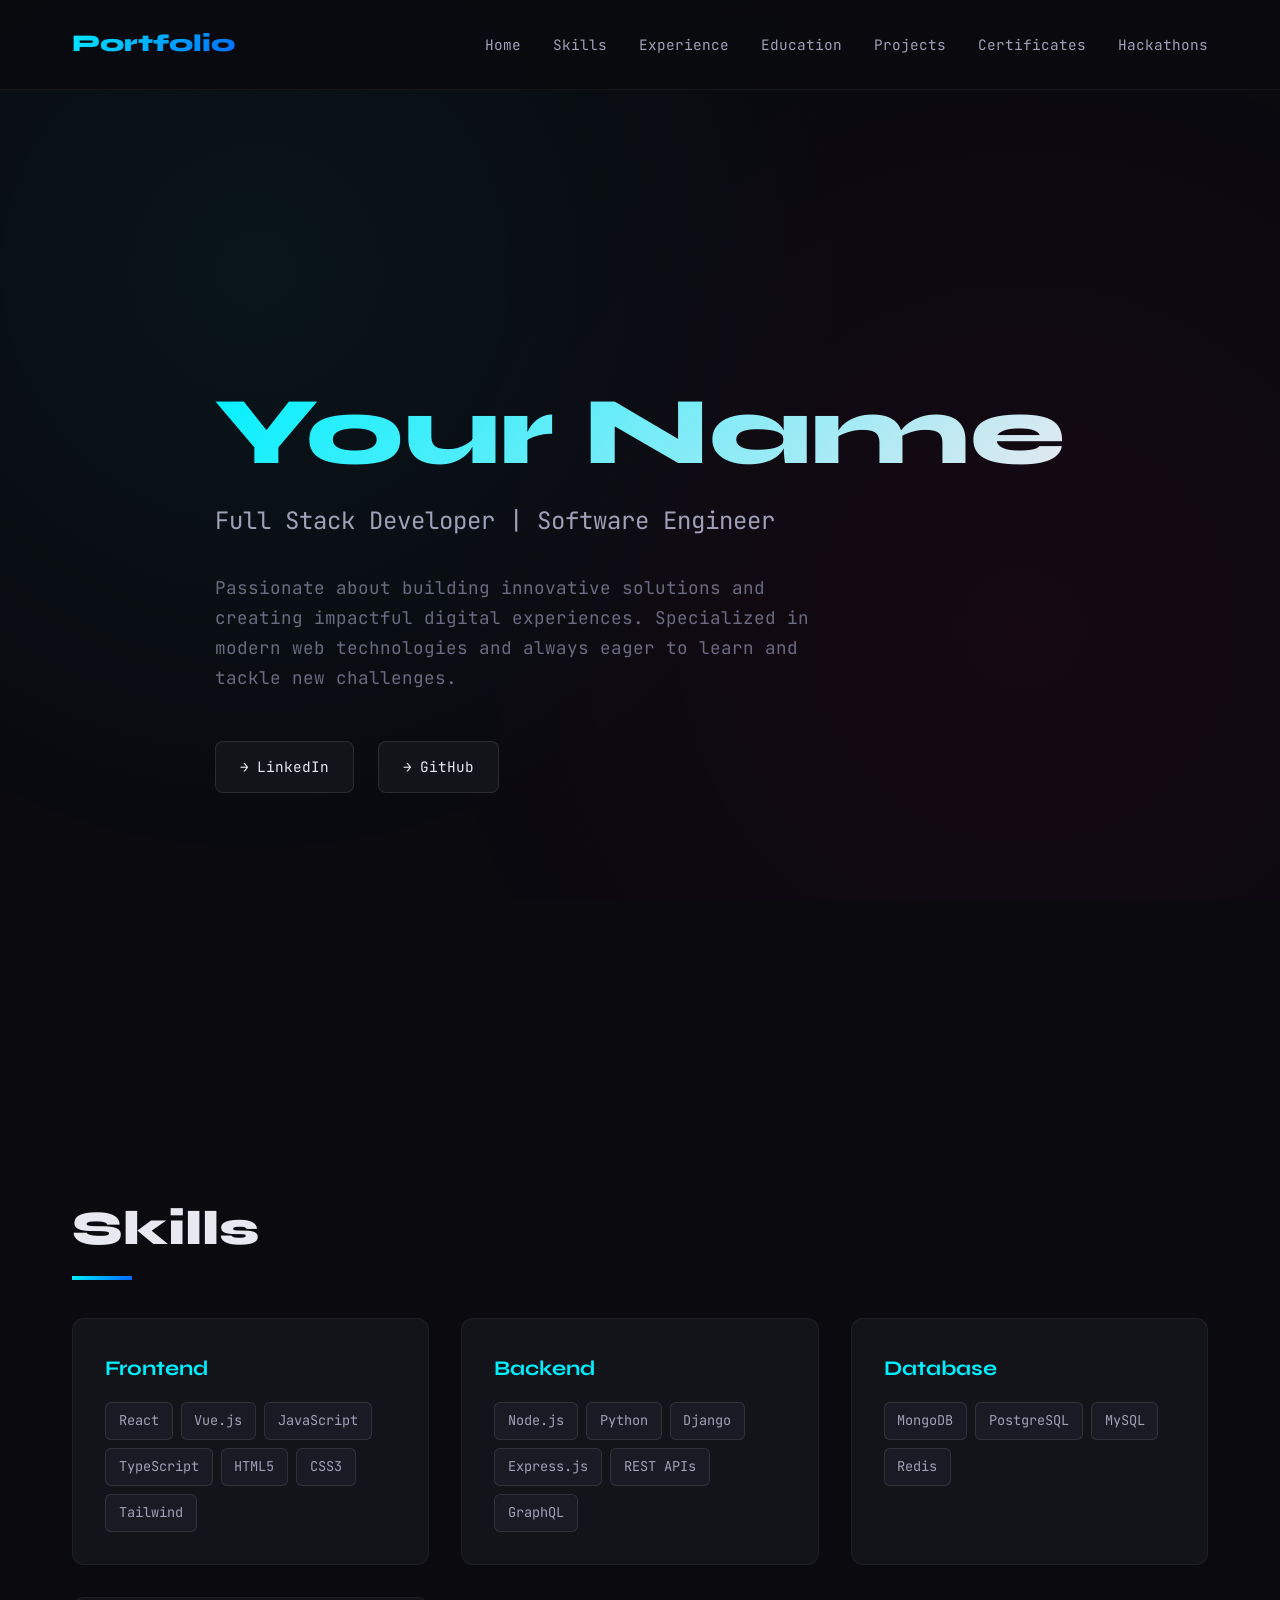
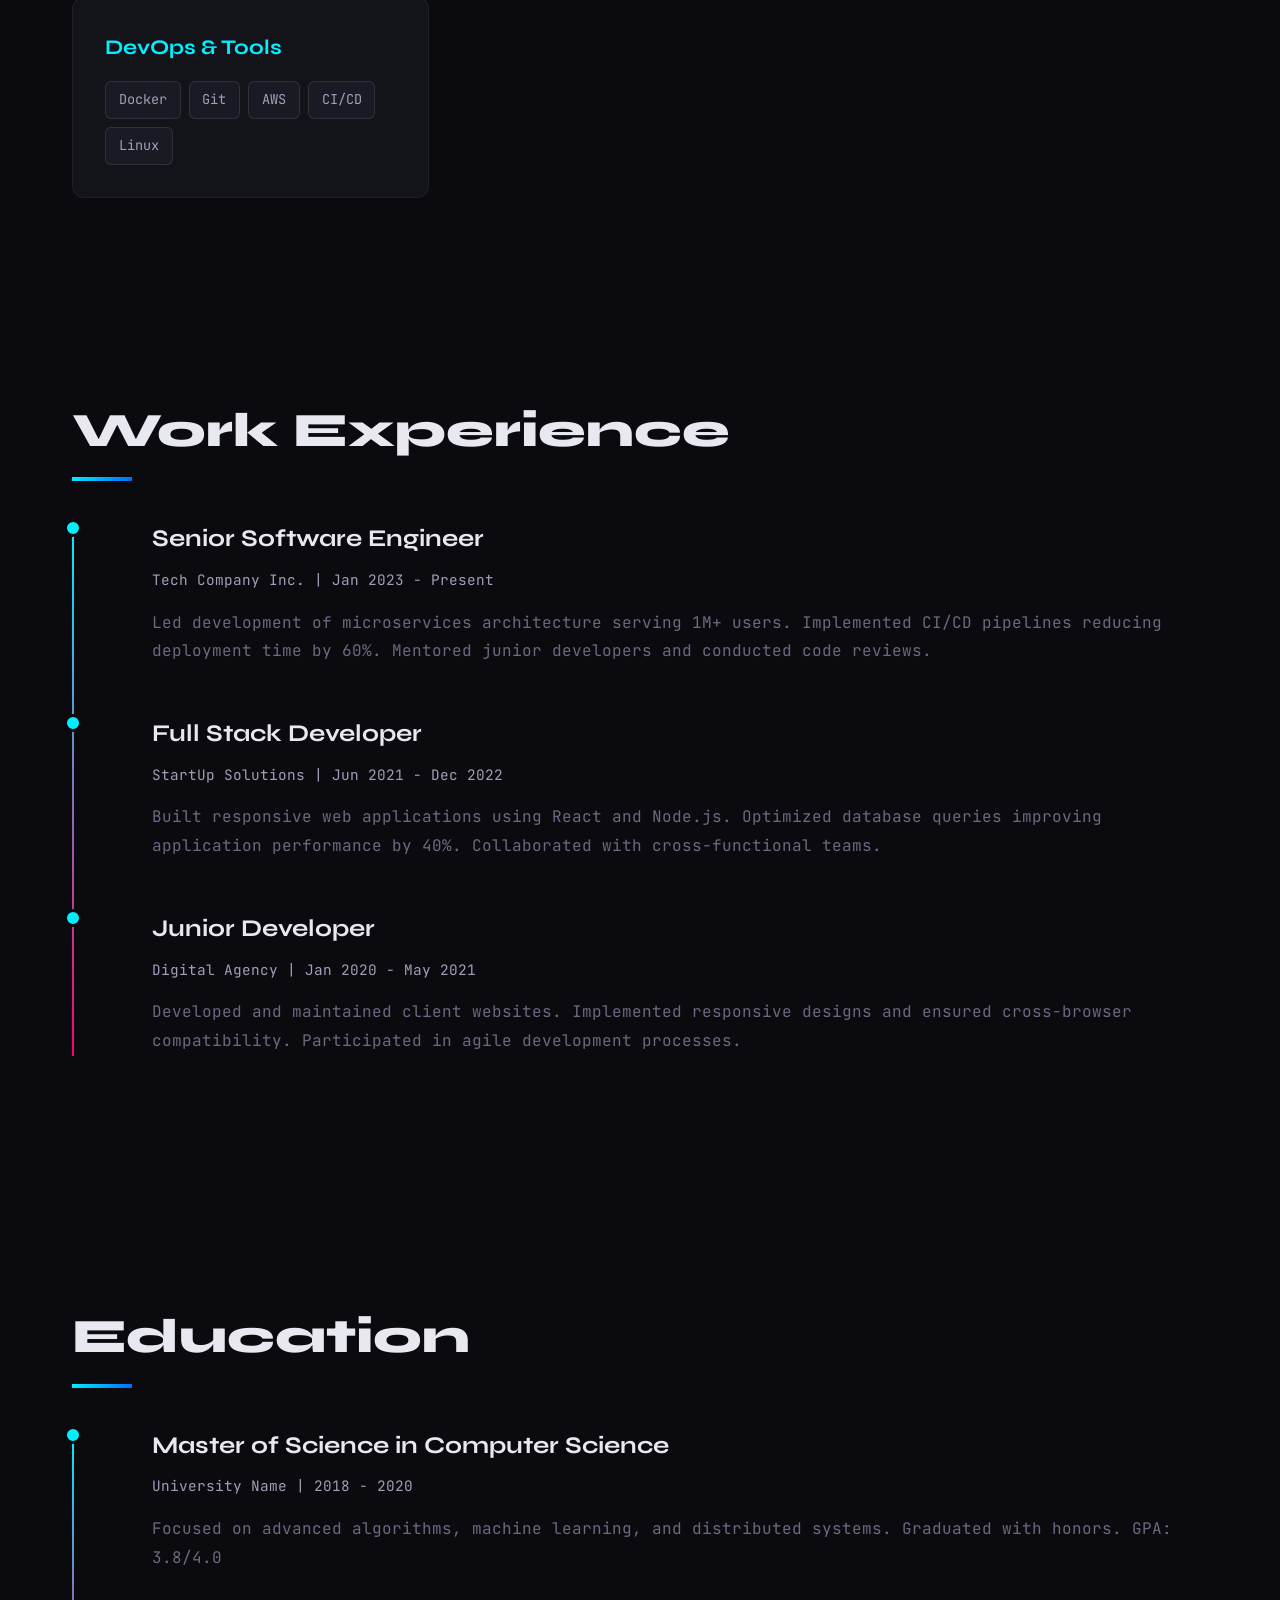
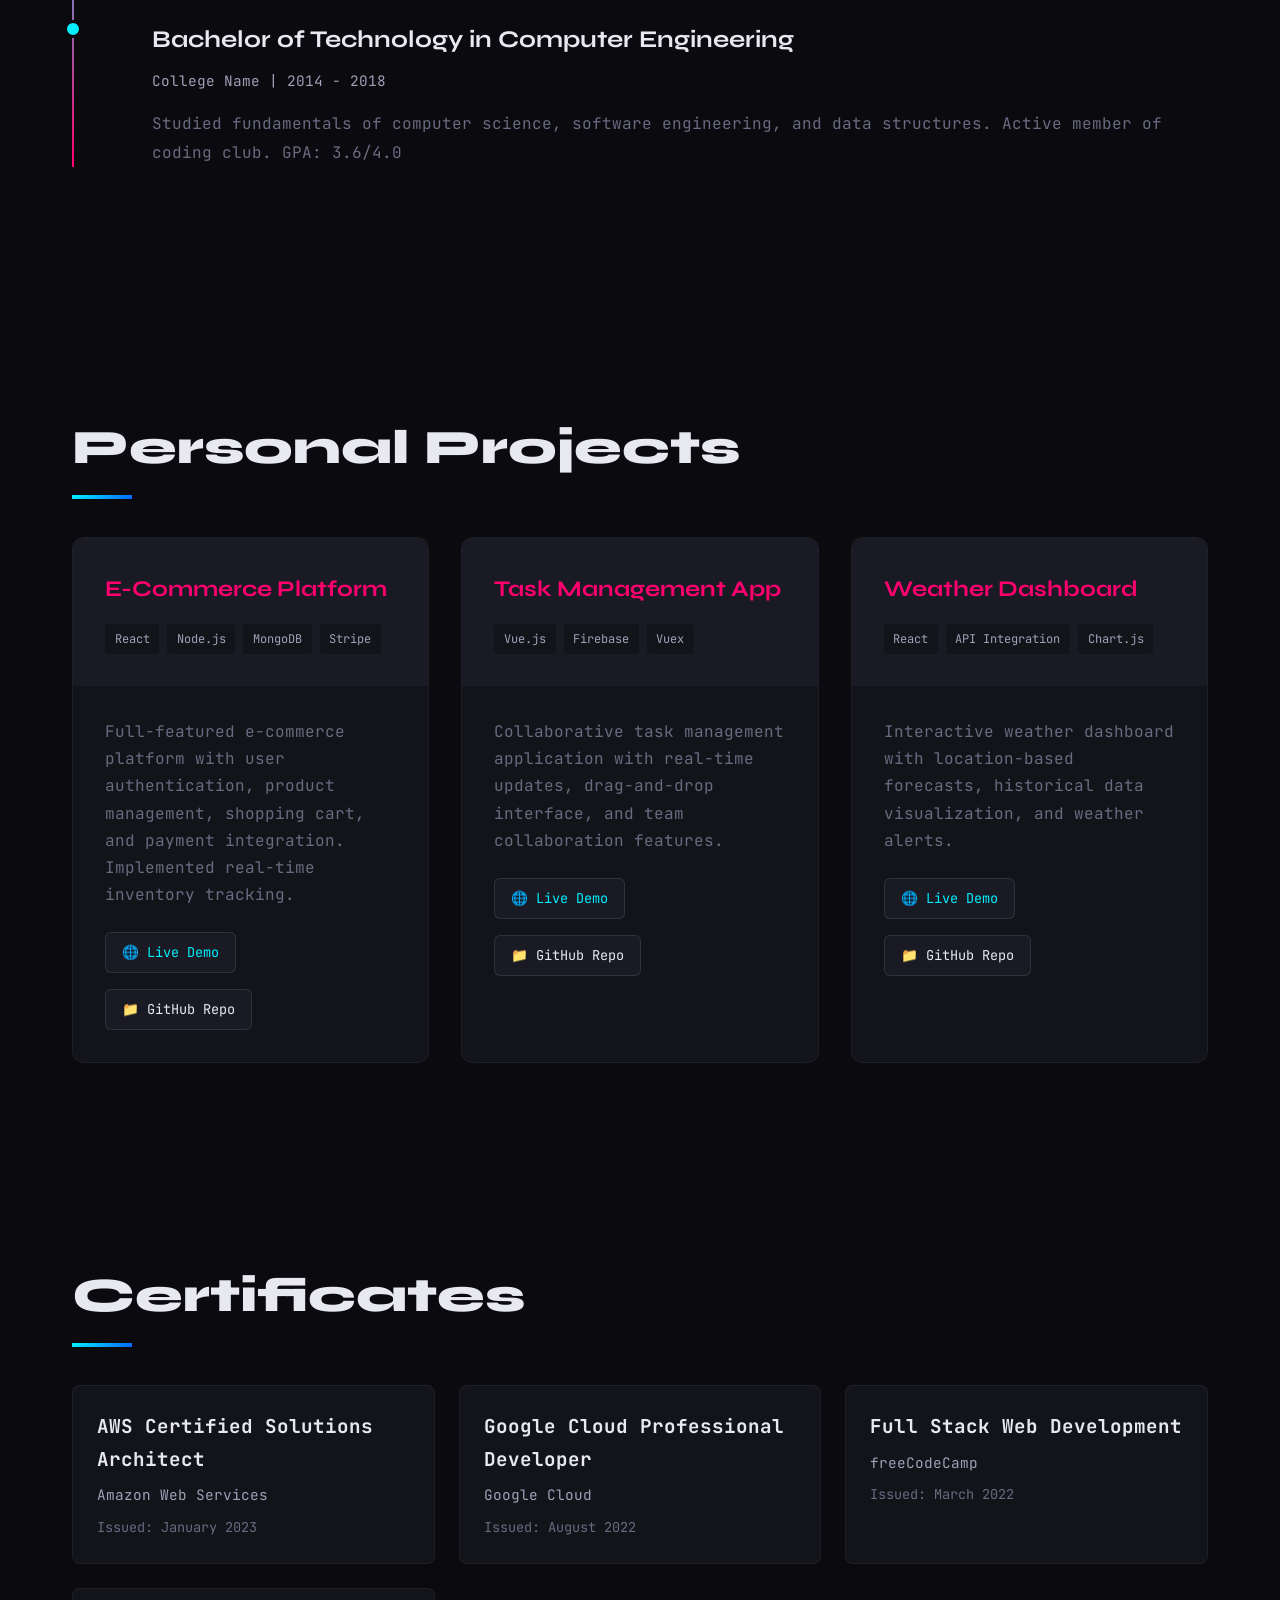
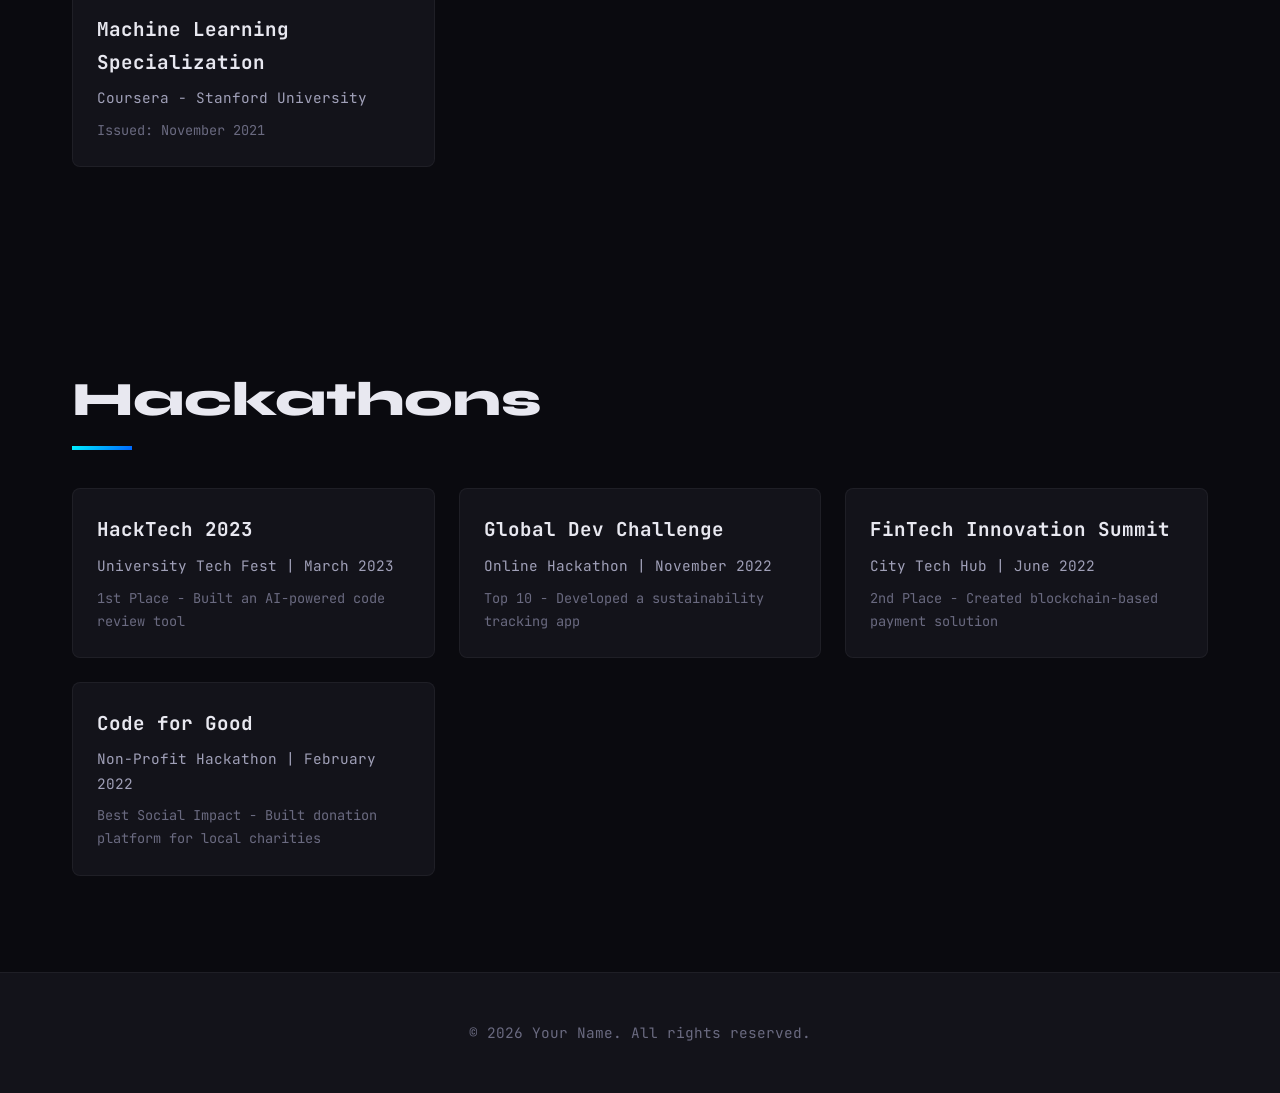
==== index.html @ b83a5d3d "Initial commit" ====
<!DOCTYPE html>
<html lang="en">
<head>
    <meta charset="UTF-8">
    <meta name="viewport" content="width=device-width, initial-scale=1.0">
    <title>Your Name - Portfolio</title>
    <link href="https://fonts.googleapis.com/css2?family=JetBrains+Mono:wght@400;700&family=Syne:wght@400;600;800&display=swap" rel="stylesheet">
    <link rel="stylesheet" href="assets/css/styles.css">
</head>
<body>
    <!-- Navigation -->
    <nav id="navigation"></nav>

    <!-- Hero Section -->
    <section id="hero-section"></section>

    <!-- Skills Section -->
    <section id="skills-section"></section>

    <!-- Experience Section -->
    <section id="experience-section"></section>

    <!-- Education Section -->
    <section id="education-section"></section>

    <!-- Projects Section -->
    <section id="projects-section"></section>

    <!-- Certificates Section -->
    <section id="certificates-section"></section>

    <!-- Hackathons Section -->
    <section id="hackathons-section"></section>

    <!-- Footer -->
    <footer id="footer-section"></footer>

    <!-- Load components -->
    <script src="assets/js/main.js"></script>
</body>
</html>
---- assets/css/styles.css ----
:root {
    --bg-primary: #0a0a0f;
    --bg-secondary: #13131a;
    --bg-tertiary: #1a1a24;
    --accent-primary: #00f0ff;
    --accent-secondary: #ff006e;
    --text-primary: #e8e8f0;
    --text-secondary: #a0a0b8;
    --text-muted: #6a6a80;
    --gradient-1: linear-gradient(135deg, #00f0ff 0%, #0066ff 100%);
    --gradient-2: linear-gradient(135deg, #ff006e 0%, #ff6b00 100%);
}

* {
    margin: 0;
    padding: 0;
    box-sizing: border-box;
}

body {
    font-family: 'JetBrains Mono', monospace;
    background: var(--bg-primary);
    color: var(--text-primary);
    line-height: 1.7;
    overflow-x: hidden;
}

/* Animated background */
body::before {
    content: '';
    position: fixed;
    top: 0;
    left: 0;
    width: 100%;
    height: 100%;
    background: 
        radial-gradient(circle at 20% 30%, rgba(0, 240, 255, 0.05) 0%, transparent 50%),
        radial-gradient(circle at 80% 70%, rgba(255, 0, 110, 0.05) 0%, transparent 50%);
    pointer-events: none;
    z-index: 0;
}

/* Navigation */
nav {
    position: fixed;
    top: 0;
    left: 0;
    right: 0;
    background: rgba(10, 10, 15, 0.9);
    backdrop-filter: blur(10px);
    border-bottom: 1px solid rgba(255, 255, 255, 0.05);
    padding: 1.5rem 2rem;
    z-index: 1000;
    animation: slideDown 0.6s ease-out;
}

@keyframes slideDown {
    from {
        transform: translateY(-100%);
        opacity: 0;
    }
    to {
        transform: translateY(0);
        opacity: 1;
    }
}

nav .container {
    max-width: 1200px;
    margin: 0 auto;
    display: flex;
    justify-content: space-between;
    align-items: center;
}

nav .logo {
    font-family: 'Syne', sans-serif;
    font-size: 1.5rem;
    font-weight: 800;
    background: var(--gradient-1);
    -webkit-background-clip: text;
    -webkit-text-fill-color: transparent;
    background-clip: text;
}

nav .nav-links {
    display: flex;
    gap: 2rem;
    list-style: none;
}

nav a {
    color: var(--text-secondary);
    text-decoration: none;
    font-size: 0.9rem;
    transition: all 0.3s ease;
    position: relative;
}

nav a::after {
    content: '';
    position: absolute;
    bottom: -4px;
    left: 0;
    width: 0;
    height: 2px;
    background: var(--gradient-1);
    transition: width 0.3s ease;
}

nav a:hover {
    color: var(--text-primary);
}

nav a:hover::after {
    width: 100%;
}

/* Container */
.container {
    max-width: 1200px;
    margin: 0 auto;
    padding: 0 2rem;
    position: relative;
    z-index: 1;
}

/* Hero Section */
.hero {
    min-height: 100vh;
    display: flex;
    align-items: center;
    padding-top: 80px;
}

.hero-content {
    animation: fadeInUp 1s ease-out;
}

@keyframes fadeInUp {
    from {
        opacity: 0;
        transform: translateY(30px);
    }
    to {
        opacity: 1;
        transform: translateY(0);
    }
}

.hero h1 {
    font-family: 'Syne', sans-serif;
    font-size: clamp(3rem, 8vw, 6rem);
    font-weight: 800;
    line-height: 1.1;
    margin-bottom: 1rem;
    background: linear-gradient(135deg, var(--accent-primary) 0%, var(--text-primary) 100%);
    -webkit-background-clip: text;
    -webkit-text-fill-color: transparent;
    background-clip: text;
}

.hero .subtitle {
    font-size: 1.5rem;
    color: var(--text-secondary);
    margin-bottom: 2rem;
    animation: fadeInUp 1s ease-out 0.2s both;
}

.hero .description {
    font-size: 1.1rem;
    color: var(--text-muted);
    max-width: 600px;
    margin-bottom: 3rem;
    animation: fadeInUp 1s ease-out 0.4s both;
}

.social-links {
    display: flex;
    gap: 1.5rem;
    animation: fadeInUp 1s ease-out 0.6s both;
}

.social-links a {
    display: flex;
    align-items: center;
    gap: 0.5rem;
    padding: 0.8rem 1.5rem;
    background: var(--bg-secondary);
    border: 1px solid rgba(255, 255, 255, 0.1);
    color: var(--text-primary);
    text-decoration: none;
    border-radius: 8px;
    transition: all 0.3s ease;
    font-size: 0.9rem;
}

.social-links a:hover {
    border-color: var(--accent-primary);
    background: rgba(0, 240, 255, 0.05);
    transform: translateY(-2px);
}

/* Sections */
section {
    padding: 6rem 0;
    position: relative;
}

.section-title {
    font-family: 'Syne', sans-serif;
    font-size: 3rem;
    font-weight: 800;
    margin-bottom: 3rem;
    position: relative;
    display: inline-block;
}

.section-title::after {
    content: '';
    position: absolute;
    bottom: -10px;
    left: 0;
    width: 60px;
    height: 4px;
    background: var(--gradient-1);
}

/* Skills Section */
.skills-grid {
    display: grid;
    grid-template-columns: repeat(auto-fit, minmax(280px, 1fr));
    gap: 2rem;
}

.skill-category {
    background: var(--bg-secondary);
    border: 1px solid rgba(255, 255, 255, 0.05);
    border-radius: 12px;
    padding: 2rem;
    transition: all 0.3s ease;
}

.skill-category:hover {
    border-color: var(--accent-primary);
    transform: translateY(-5px);
    box-shadow: 0 10px 30px rgba(0, 240, 255, 0.1);
}

.skill-category h3 {
    font-family: 'Syne', sans-serif;
    font-size: 1.3rem;
    margin-bottom: 1rem;
    color: var(--accent-primary);
}

.skill-tags {
    display: flex;
    flex-wrap: wrap;
    gap: 0.5rem;
}

.skill-tag {
    padding: 0.4rem 0.8rem;
    background: var(--bg-tertiary);
    border: 1px solid rgba(255, 255, 255, 0.1);
    border-radius: 6px;
    font-size: 0.85rem;
    color: var(--text-secondary);
    transition: all 0.3s ease;
}

.skill-tag:hover {
    background: rgba(0, 240, 255, 0.1);
    border-color: var(--accent-primary);
    color: var(--accent-primary);
}

/* Timeline (for Education and Experience) */
.timeline {
    position: relative;
    padding-left: 3rem;
}

.timeline::before {
    content: '';
    position: absolute;
    left: 0;
    top: 0;
    bottom: 0;
    width: 2px;
    background: linear-gradient(180deg, var(--accent-primary) 0%, var(--accent-secondary) 100%);
}

.timeline-item {
    position: relative;
    margin-bottom: 3rem;
    padding-left: 2rem;
}

.timeline-item::before {
    content: '';
    position: absolute;
    left: -3.5rem;
    top: 0;
    width: 12px;
    height: 12px;
    background: var(--accent-primary);
    border-radius: 50%;
    border: 3px solid var(--bg-primary);
}

.timeline-item h3 {
    font-family: 'Syne', sans-serif;
    font-size: 1.5rem;
    margin-bottom: 0.5rem;
}

.timeline-item .meta {
    color: var(--text-secondary);
    font-size: 0.9rem;
    margin-bottom: 1rem;
}

.timeline-item .description {
    color: var(--text-muted);
    line-height: 1.8;
}

/* Projects Grid */
.projects-grid {
    display: grid;
    grid-template-columns: repeat(auto-fit, minmax(350px, 1fr));
    gap: 2rem;
}

.project-card {
    background: var(--bg-secondary);
    border: 1px solid rgba(255, 255, 255, 0.05);
    border-radius: 12px;
    overflow: hidden;
    transition: all 0.3s ease;
}

.project-card:hover {
    border-color: var(--accent-secondary);
    transform: translateY(-5px);
    box-shadow: 0 10px 30px rgba(255, 0, 110, 0.1);
}

.project-header {
    padding: 2rem;
    background: var(--bg-tertiary);
}

.project-card h3 {
    font-family: 'Syne', sans-serif;
    font-size: 1.4rem;
    margin-bottom: 0.5rem;
    color: var(--accent-secondary);
}

.project-card .tech-stack {
    display: flex;
    flex-wrap: wrap;
    gap: 0.5rem;
    margin-top: 1rem;
}

.tech-badge {
    padding: 0.3rem 0.6rem;
    background: var(--bg-secondary);
    border-radius: 4px;
    font-size: 0.75rem;
    color: var(--text-secondary);
}

.project-body {
    padding: 2rem;
}

.project-body p {
    color: var(--text-muted);
    margin-bottom: 1.5rem;
}

.project-links {
    display: flex;
    gap: 1rem;
    flex-wrap: wrap;
}

.project-link {
    display: inline-flex;
    align-items: center;
    gap: 0.5rem;
    padding: 0.5rem 1rem;
    background: var(--bg-tertiary);
    border: 1px solid rgba(255, 255, 255, 0.1);
    color: var(--accent-primary);
    text-decoration: none;
    font-size: 0.85rem;
    border-radius: 6px;
    transition: all 0.3s ease;
}

.project-link:hover {
    border-color: var(--accent-primary);
    background: rgba(0, 240, 255, 0.05);
    transform: translateX(3px);
}

.project-link.github {
    color: var(--text-primary);
}

.project-link.github:hover {
    border-color: var(--accent-secondary);
    background: rgba(255, 0, 110, 0.05);
}

/* Certificates & Hackathons */
.certificates-grid, .hackathons-grid {
    display: grid;
    grid-template-columns: repeat(auto-fit, minmax(300px, 1fr));
    gap: 1.5rem;
}

.certificate-item, .hackathon-item {
    background: var(--bg-secondary);
    border: 1px solid rgba(255, 255, 255, 0.05);
    border-radius: 8px;
    padding: 1.5rem;
    transition: all 0.3s ease;
}

.certificate-item:hover, .hackathon-item:hover {
    border-color: var(--accent-primary);
    transform: translateX(5px);
}

.certificate-item h3, .hackathon-item h3 {
    font-size: 1.2rem;
    margin-bottom: 0.5rem;
}

.certificate-item .issuer, .hackathon-item .event-info {
    color: var(--text-secondary);
    font-size: 0.9rem;
    margin-bottom: 0.5rem;
}

.certificate-item .date, .hackathon-item .achievement {
    color: var(--text-muted);
    font-size: 0.85rem;
}

/* Footer */
footer {
    background: var(--bg-secondary);
    border-top: 1px solid rgba(255, 255, 255, 0.05);
    padding: 3rem 0;
    text-align: center;
}

footer p {
    color: var(--text-muted);
    font-size: 0.9rem;
}

/* Responsive */
@media (max-width: 768px) {
    nav .nav-links {
        gap: 1rem;
    }

    nav a {
        font-size: 0.8rem;
    }

    .hero h1 {
        font-size: 3rem;
    }

    .section-title {
        font-size: 2rem;
    }

    .timeline {
        padding-left: 2rem;
    }

    .social-links {
        flex-direction: column;
    }

    .projects-grid,
    .skills-grid,
    .certificates-grid,
    .hackathons-grid {
        grid-template-columns: 1fr;
    }
}

/* Smooth Scroll */
html {
    scroll-behavior: smooth;
}

/* Custom Scrollbar */
::-webkit-scrollbar {
    width: 10px;
}

::-webkit-scrollbar-track {
    background: var(--bg-primary);
}

::-webkit-scrollbar-thumb {
    background: var(--accent-primary);
    border-radius: 5px;
}

::-webkit-scrollbar-thumb:hover {
    background: var(--accent-secondary);
}
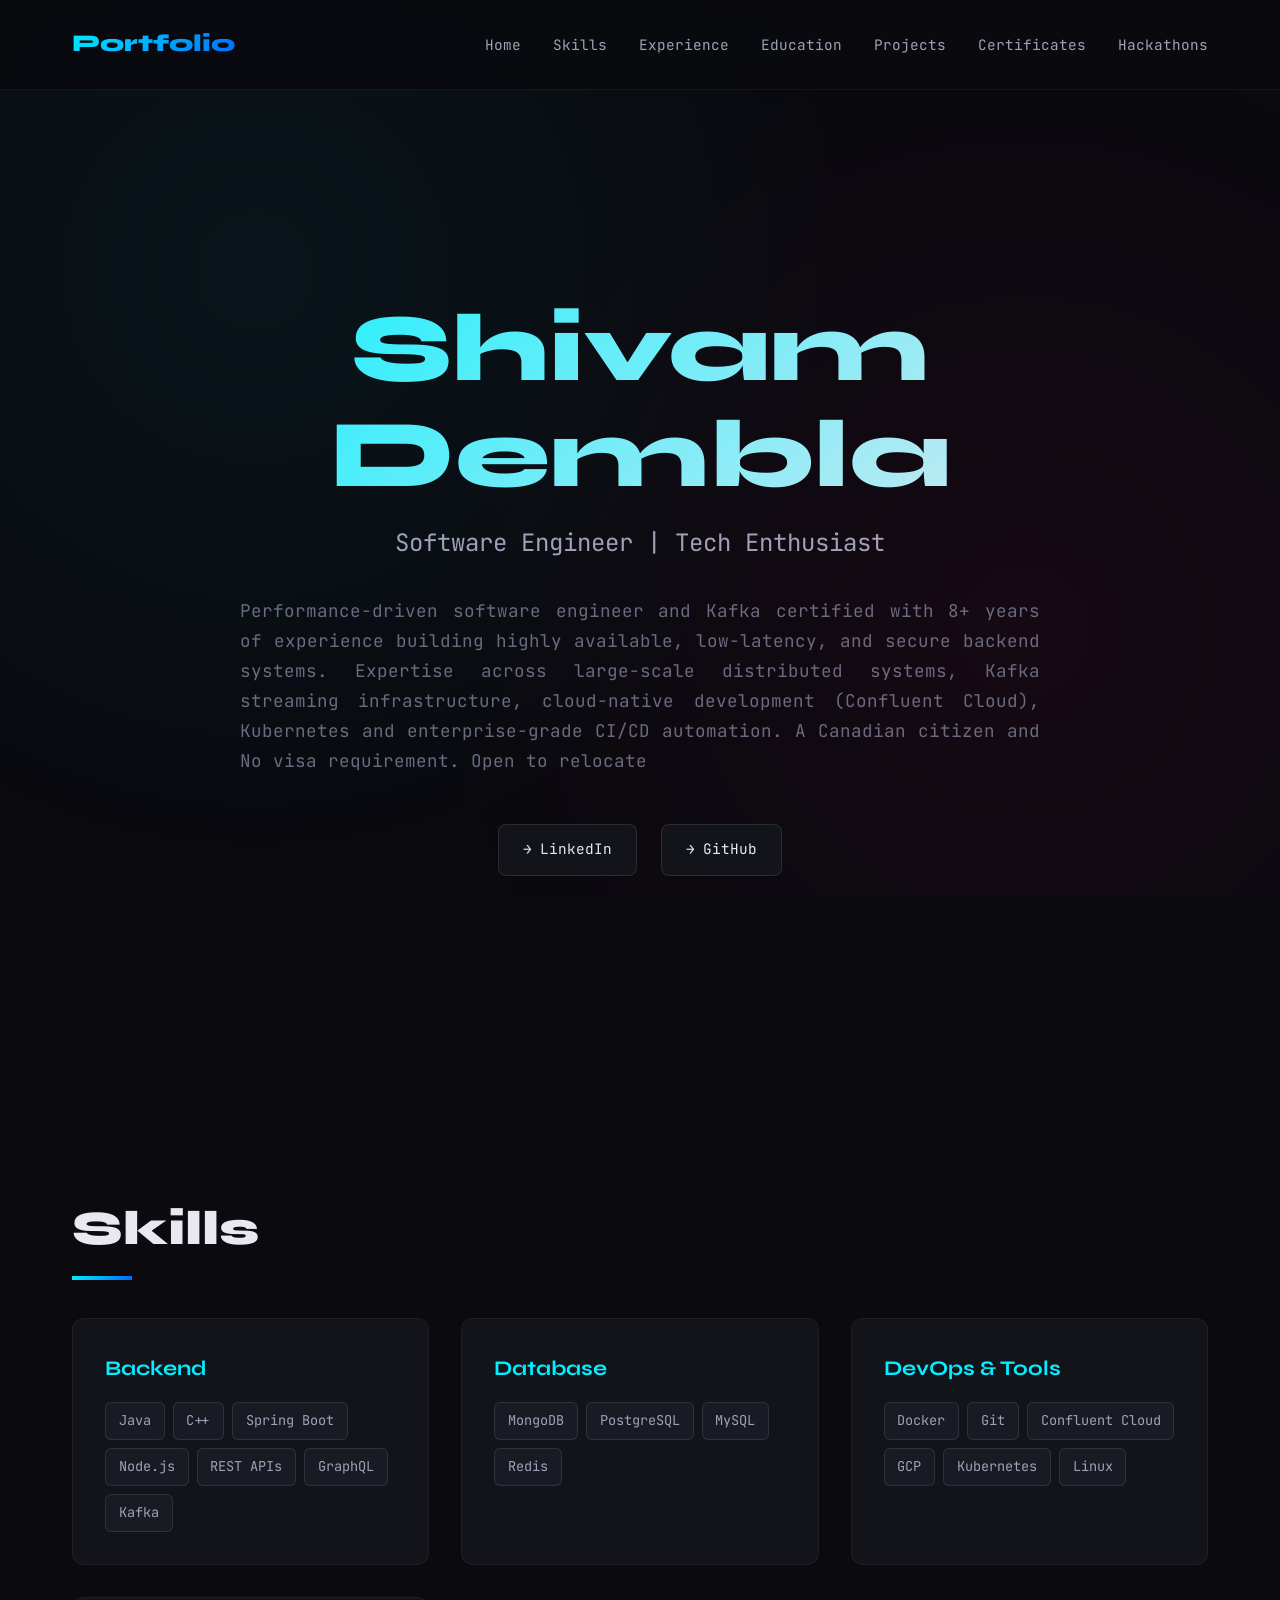
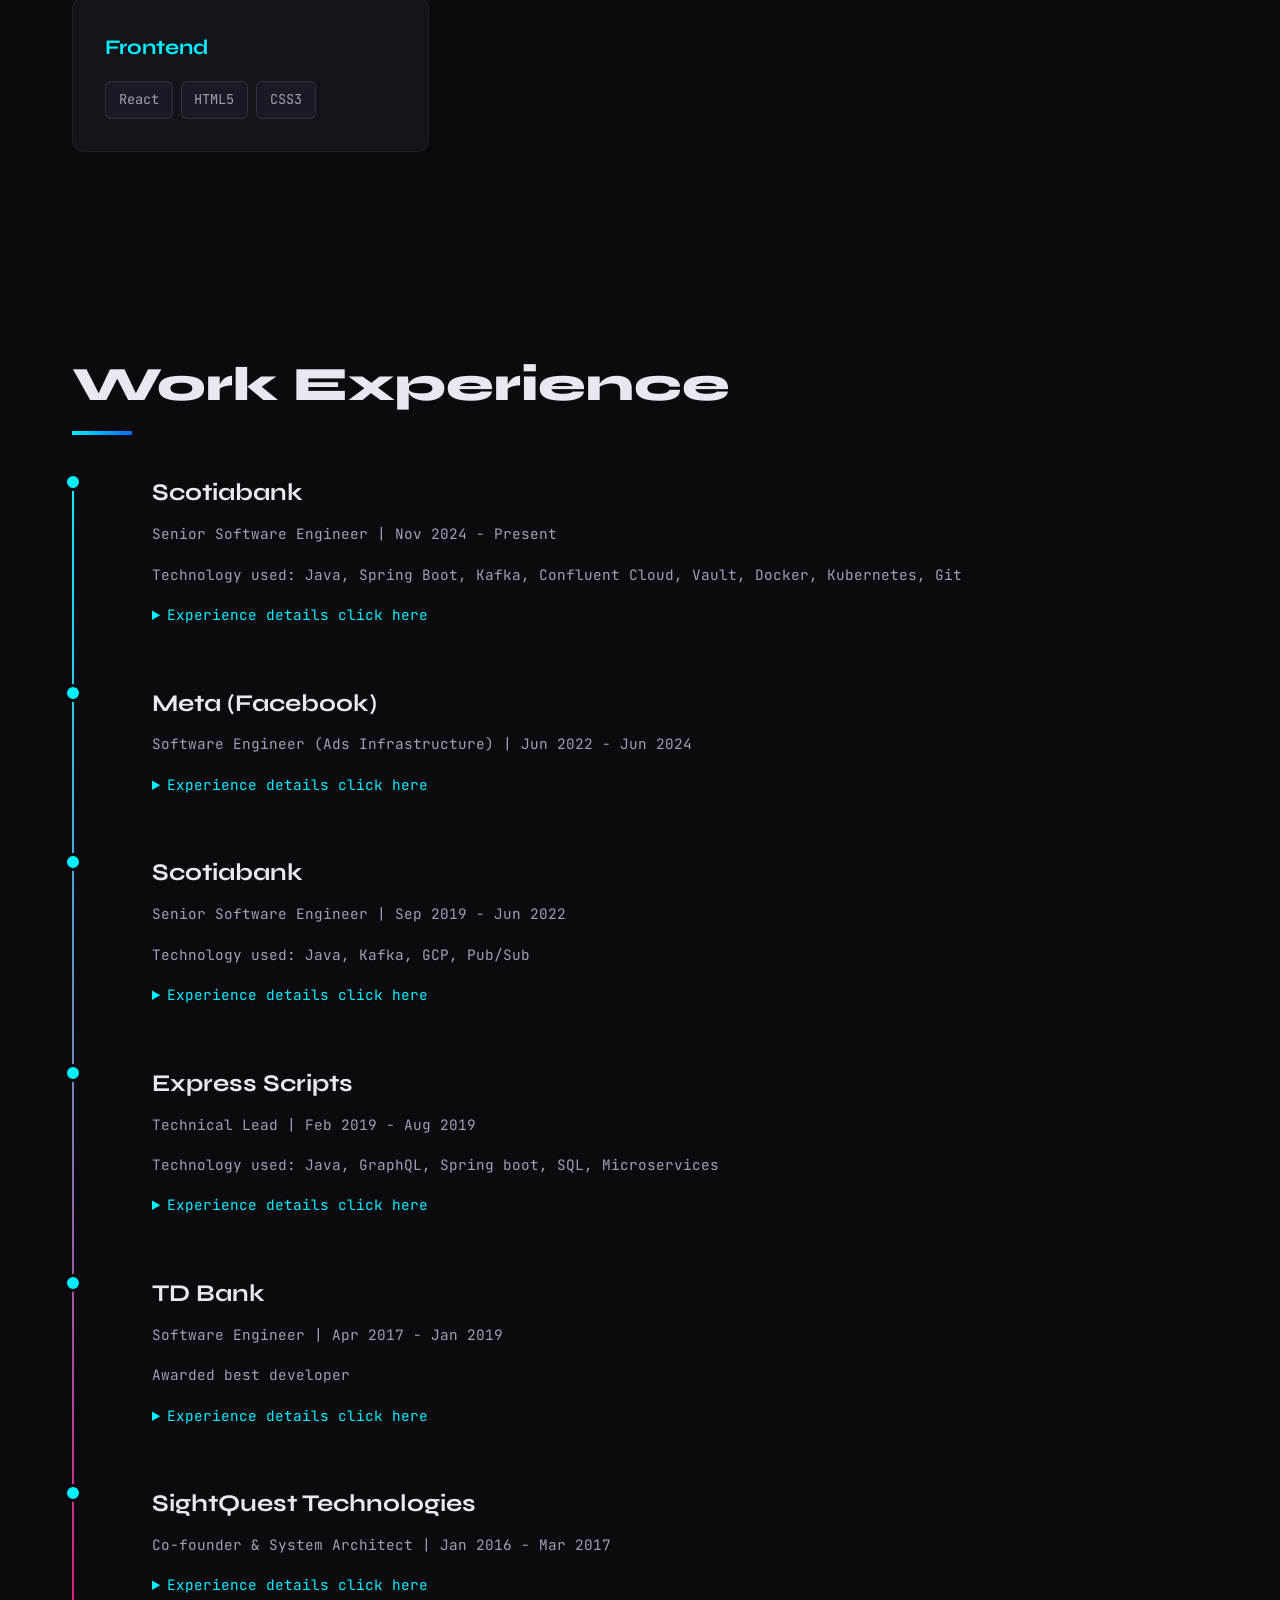
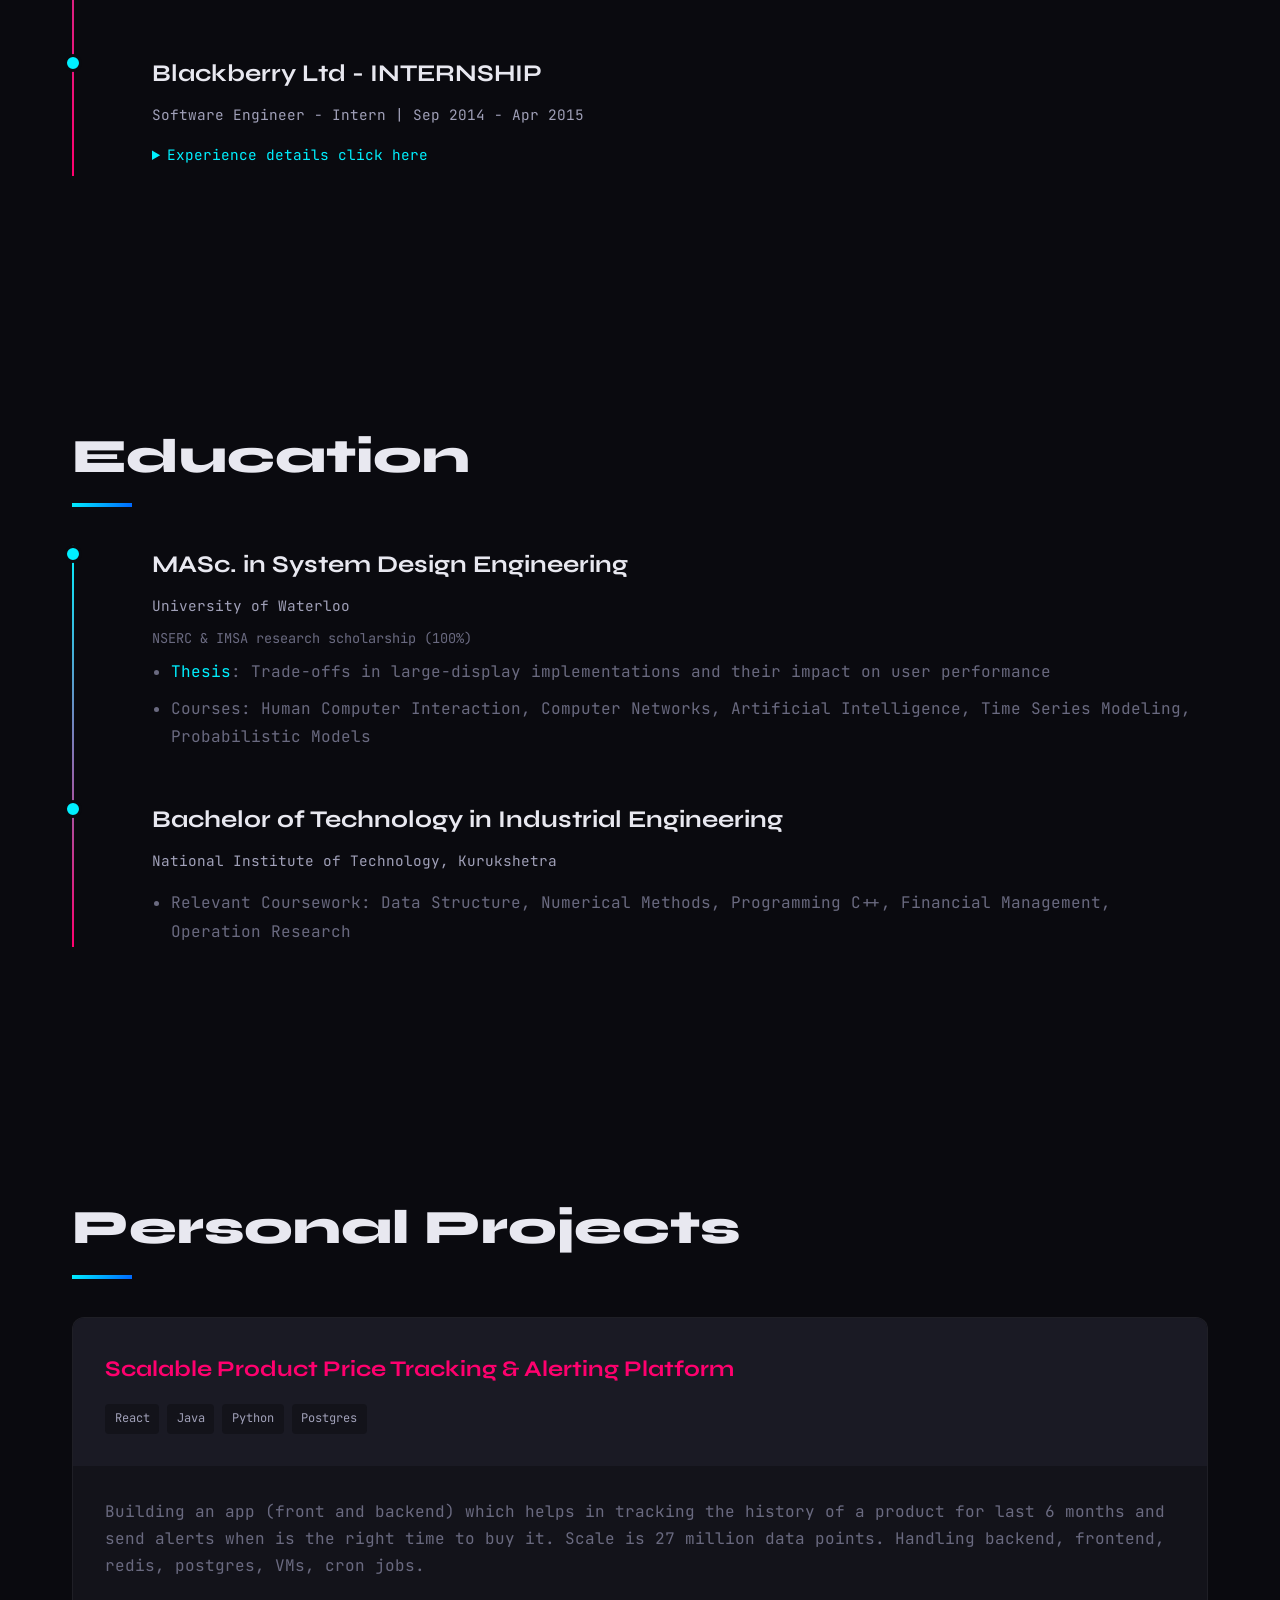
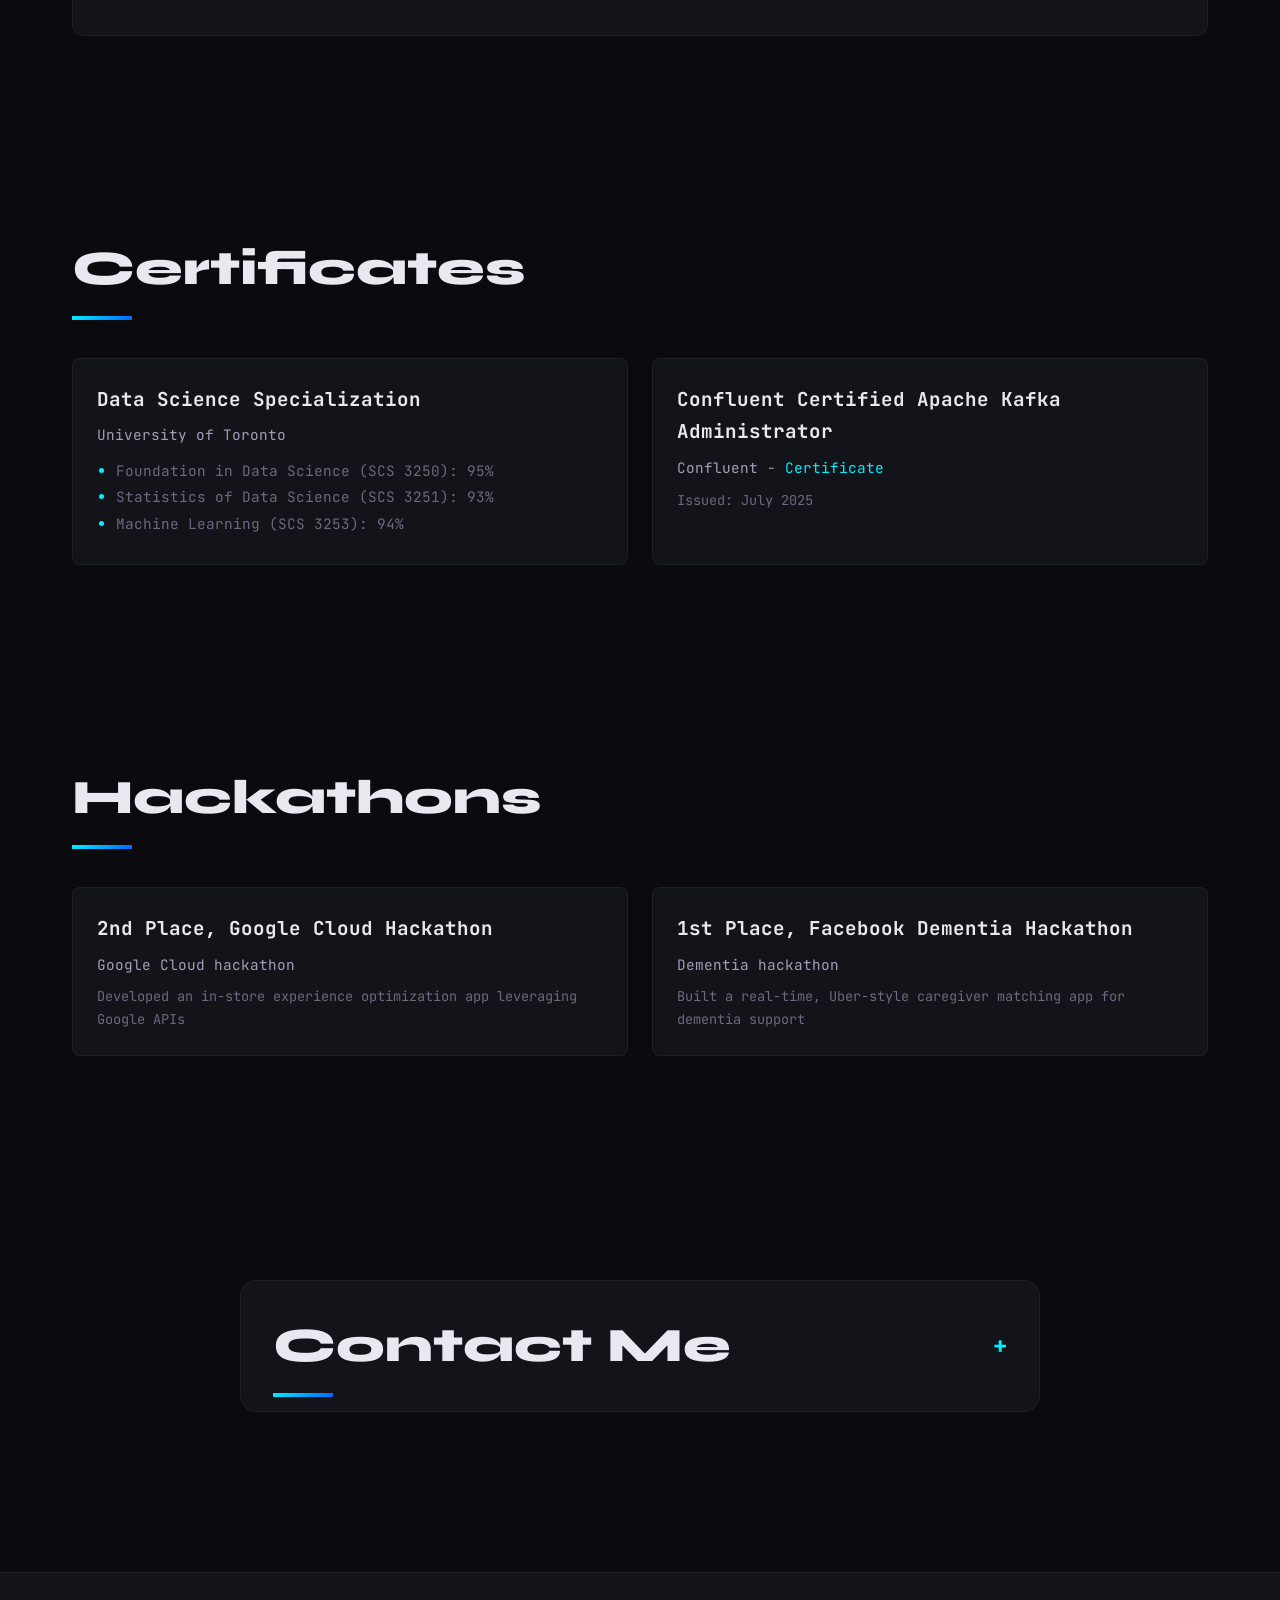
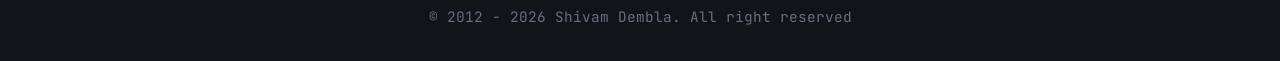
==== commit 94c20867: "Added functionality, contact, made it mobile friendly" ====
--- a/index.html
+++ b/index.html
@@ -1,12 +1,16 @@
 <!DOCTYPE html>
 <html lang="en">
+
 <head>
     <meta charset="UTF-8">
     <meta name="viewport" content="width=device-width, initial-scale=1.0">
     <title>Your Name - Portfolio</title>
-    <link href="https://fonts.googleapis.com/css2?family=JetBrains+Mono:wght@400;700&family=Syne:wght@400;600;800&display=swap" rel="stylesheet">
+    <link
+        href="https://fonts.googleapis.com/css2?family=JetBrains+Mono:wght@400;700&family=Syne:wght@400;600;800&display=swap"
+        rel="stylesheet">
     <link rel="stylesheet" href="assets/css/styles.css">
 </head>
+
 <body>
     <!-- Navigation -->
     <nav id="navigation"></nav>
@@ -32,10 +36,14 @@
     <!-- Hackathons Section -->
     <section id="hackathons-section"></section>
 
+    <!-- Contact Section -->
+    <section id="contact-section"></section>
+
     <!-- Footer -->
     <footer id="footer-section"></footer>
 
     <!-- Load components -->
     <script src="assets/js/main.js"></script>
 </body>
+
 </html>
--- a/assets/css/styles.css
+++ b/assets/css/styles.css
@@ -33,7 +33,7 @@
     left: 0;
     width: 100%;
     height: 100%;
-    background: 
+    background:
         radial-gradient(circle at 20% 30%, rgba(0, 240, 255, 0.05) 0%, transparent 50%),
         radial-gradient(circle at 80% 70%, rgba(255, 0, 110, 0.05) 0%, transparent 50%);
     pointer-events: none;
@@ -59,6 +59,7 @@
         transform: translateY(-100%);
         opacity: 0;
     }
+
     to {
         transform: translateY(0);
         opacity: 1;
@@ -135,6 +136,7 @@
 
 .hero-content {
     animation: fadeInUp 1s ease-out;
+    text-align: center;
 }
 
 @keyframes fadeInUp {
@@ -142,6 +144,7 @@
         opacity: 0;
         transform: translateY(30px);
     }
+
     to {
         opacity: 1;
         transform: translateY(0);
@@ -170,13 +173,15 @@
 .hero .description {
     font-size: 1.1rem;
     color: var(--text-muted);
-    max-width: 600px;
-    margin-bottom: 3rem;
+    max-width: 800px;
+    margin: 0 auto 3rem auto;
+    text-align: justify;
     animation: fadeInUp 1s ease-out 0.4s both;
 }
 
 .social-links {
     display: flex;
+    justify-content: center;
     gap: 1.5rem;
     animation: fadeInUp 1s ease-out 0.6s both;
 }
@@ -325,6 +330,41 @@
 .timeline-item .description {
     color: var(--text-muted);
     line-height: 1.8;
+}
+
+.experience-summary {
+    color: var(--accent-primary);
+    cursor: pointer;
+    font-size: 0.9rem;
+    margin-bottom: 0.5rem;
+    outline: none;
+    transition: color 0.3s ease;
+}
+
+.experience-summary:hover {
+    color: var(--accent-secondary);
+    text-decoration: underline;
+}
+
+details[open] .experience-summary {
+    margin-bottom: 1rem;
+}
+
+.timeline-item ul.description {
+    list-style-type: disc;
+    padding-left: 1.2rem;
+    margin-top: 0.5rem;
+}
+
+.timeline-item ul.description li {
+    margin-bottom: 0.5rem;
+}
+
+.timeline-item .date {
+    color: var(--text-muted);
+    font-size: 0.85rem;
+    margin-bottom: 0.5rem;
+    margin-top: -0.5rem;
 }
 
 /* Projects Grid */
@@ -420,13 +460,15 @@
 }
 
 /* Certificates & Hackathons */
-.certificates-grid, .hackathons-grid {
+.certificates-grid,
+.hackathons-grid {
     display: grid;
     grid-template-columns: repeat(auto-fit, minmax(300px, 1fr));
     gap: 1.5rem;
 }
 
-.certificate-item, .hackathon-item {
+.certificate-item,
+.hackathon-item {
     background: var(--bg-secondary);
     border: 1px solid rgba(255, 255, 255, 0.05);
     border-radius: 8px;
@@ -434,64 +476,277 @@
     transition: all 0.3s ease;
 }
 
-.certificate-item:hover, .hackathon-item:hover {
+.certificate-item:hover,
+.hackathon-item:hover {
     border-color: var(--accent-primary);
     transform: translateX(5px);
 }
 
-.certificate-item h3, .hackathon-item h3 {
+.certificate-item h3,
+.hackathon-item h3 {
     font-size: 1.2rem;
     margin-bottom: 0.5rem;
 }
 
-.certificate-item .issuer, .hackathon-item .event-info {
+.certificate-item .issuer,
+.hackathon-item .event-info {
     color: var(--text-secondary);
     font-size: 0.9rem;
     margin-bottom: 0.5rem;
 }
 
-.certificate-item .date, .hackathon-item .achievement {
+.certificate-item .date,
+.hackathon-item .achievement {
     color: var(--text-muted);
     font-size: 0.85rem;
+}
+
+.certificate-details {
+    margin-top: 0.8rem;
+    padding-left: 1.2rem;
+    list-style-type: disc;
+}
+
+.certificate-details li {
+    color: var(--text-muted);
+    font-size: 0.9rem;
+    margin-bottom: 0.4rem;
+    line-height: 1.4;
+}
+
+.certificate-details li::marker {
+    color: var(--accent-primary);
+}
+
+/* Contact Section */
+.contact-wrapper {
+    max-width: 800px;
+    margin: 0 auto;
+    padding: 2rem 0;
+}
+
+.contact-details {
+    background: var(--bg-secondary);
+    border-radius: 16px;
+    border: 1px solid rgba(255, 255, 255, 0.05);
+    overflow: hidden;
+    transition: all 0.3s ease;
+}
+
+.contact-summary {
+    padding: 1.5rem 2rem;
+    cursor: pointer;
+    display: flex;
+    justify-content: space-between;
+    align-items: center;
+    list-style: none;
+    /* Remove default triangle */
+}
+
+.contact-summary::-webkit-details-marker {
+    display: none;
+}
+
+.toggle-icon {
+    font-size: 1.5rem;
+    font-weight: bold;
+    color: var(--accent-primary);
+    transition: transform 0.3s ease;
+}
+
+details[open] .toggle-icon {
+    transform: rotate(45deg);
+}
+
+.contact-content {
+    padding: 0 2rem 2rem 2rem;
+    animation: slideDown 0.3s ease-out;
+}
+
+@keyframes slideDown {
+    from {
+        opacity: 0;
+        transform: translateY(-10px);
+    }
+
+    to {
+        opacity: 1;
+        transform: translateY(0);
+    }
+}
+
+.form-group {
+    margin-bottom: 1.5rem;
+}
+
+.form-group label {
+    display: block;
+    margin-bottom: 0.5rem;
+    color: var(--text-secondary);
+    font-size: 0.9rem;
+}
+
+.form-control {
+    width: 100%;
+    padding: 1rem;
+    background: rgba(255, 255, 255, 0.03);
+    border: 1px solid rgba(255, 255, 255, 0.1);
+    border-radius: 8px;
+    color: var(--text-primary);
+    font-family: inherit;
+    font-size: 1rem;
+    transition: all 0.3s ease;
+}
+
+.form-control:focus {
+    outline: none;
+    border-color: var(--accent-primary);
+    background: rgba(255, 255, 255, 0.05);
+}
+
+.btn-primary {
+    background: var(--accent-primary);
+    color: var(--bg-primary);
+    border: none;
+    padding: 1rem 2rem;
+    border-radius: 8px;
+    font-size: 1rem;
+    font-weight: 600;
+    cursor: pointer;
+    transition: all 0.3s ease;
+    width: 100%;
+}
+
+.btn-primary:hover {
+    transform: translateY(-2px);
+    box-shadow: 0 4px 12px rgba(100, 255, 218, 0.2);
 }
 
 /* Footer */
 footer {
     background: var(--bg-secondary);
     border-top: 1px solid rgba(255, 255, 255, 0.05);
-    padding: 3rem 0;
+    padding: 2rem 0;
     text-align: center;
-}
-
-footer p {
     color: var(--text-muted);
     font-size: 0.9rem;
+    margin-top: 2rem;
+}
+
+/* Mobile Nav Styles */
+.menu-toggle {
+    display: none;
+    flex-direction: column;
+    cursor: pointer;
+    gap: 5px;
+}
+
+.menu-toggle .bar {
+    width: 25px;
+    height: 3px;
+    background-color: var(--text-primary);
+    transition: all 0.3s ease;
 }
 
 /* Responsive */
 @media (max-width: 768px) {
+
+    /* Navigation */
+    .menu-toggle {
+        display: flex;
+    }
+
+    .menu-toggle.is-active .bar:nth-child(2) {
+        opacity: 0;
+    }
+
+    .menu-toggle.is-active .bar:nth-child(1) {
+        transform: translateY(8px) rotate(45deg);
+    }
+
+    .menu-toggle.is-active .bar:nth-child(3) {
+        transform: translateY(-8px) rotate(-45deg);
+    }
+
     nav .nav-links {
-        gap: 1rem;
+        position: absolute;
+        top: 100%;
+        left: 0;
+        right: 0;
+        background: rgba(10, 10, 15, 0.95);
+        backdrop-filter: blur(10px);
+        flex-direction: column;
+        align-items: center;
+        padding: 2rem 0;
+        gap: 1.5rem;
+        transform: translateY(-150%);
+        /* Hidden by default */
+        transition: transform 0.3s ease-in-out;
+        z-index: 999;
+        border-bottom: 1px solid rgba(255, 255, 255, 0.05);
+    }
+
+    nav .nav-links.active {
+        transform: translateY(0);
     }
 
     nav a {
-        font-size: 0.8rem;
+        font-size: 1.1rem;
+    }
+
+    /* Layout & Spacing */
+    .hero {
+        padding-top: 100px;
+        /* More space for fixed nav */
+        text-align: center;
     }
 
     .hero h1 {
-        font-size: 3rem;
+        font-size: 2.8rem;
+    }
+
+    .hero .description {
+        font-size: 1rem;
+        padding: 0 1rem;
     }
 
     .section-title {
         font-size: 2rem;
-    }
-
+        margin-bottom: 2rem;
+    }
+
+    section {
+        padding: 3rem 0;
+    }
+
+    /* Timeline */
     .timeline {
-        padding-left: 2rem;
+        padding-left: 1.5rem;
+    }
+
+    .timeline-item {
+        padding-left: 1rem;
+    }
+
+    .timeline-item::before {
+        left: -2.1rem;
+        /* Adjust dot position */
+    }
+
+    .timeline::before {
+        left: 0;
+        /* Line position */
     }
 
     .social-links {
         flex-direction: column;
+        align-items: center;
+        width: 100%;
+    }
+
+    .social-links a {
+        width: 100%;
+        justify-content: center;
     }
 
     .projects-grid,
@@ -500,6 +755,37 @@
     .hackathons-grid {
         grid-template-columns: 1fr;
     }
+
+    /* Contact Form on Mobile */
+    .contact-wrapper {
+        padding: 1rem;
+    }
+
+    .contact-summary {
+        padding: 1rem;
+    }
+
+    .contact-content {
+        padding: 0 1rem 1.5rem 1rem;
+    }
+}
+
+/* Tablet (iPad) */
+@media (min-width: 769px) and (max-width: 1024px) {
+    .container {
+        padding: 0 1.5rem;
+    }
+
+    .hero h1 {
+        font-size: 4rem;
+    }
+
+    .projects-grid,
+    .skills-grid,
+    .certificates-grid,
+    .hackathons-grid {
+        grid-template-columns: repeat(2, 1fr);
+    }
 }
 
 /* Smooth Scroll */
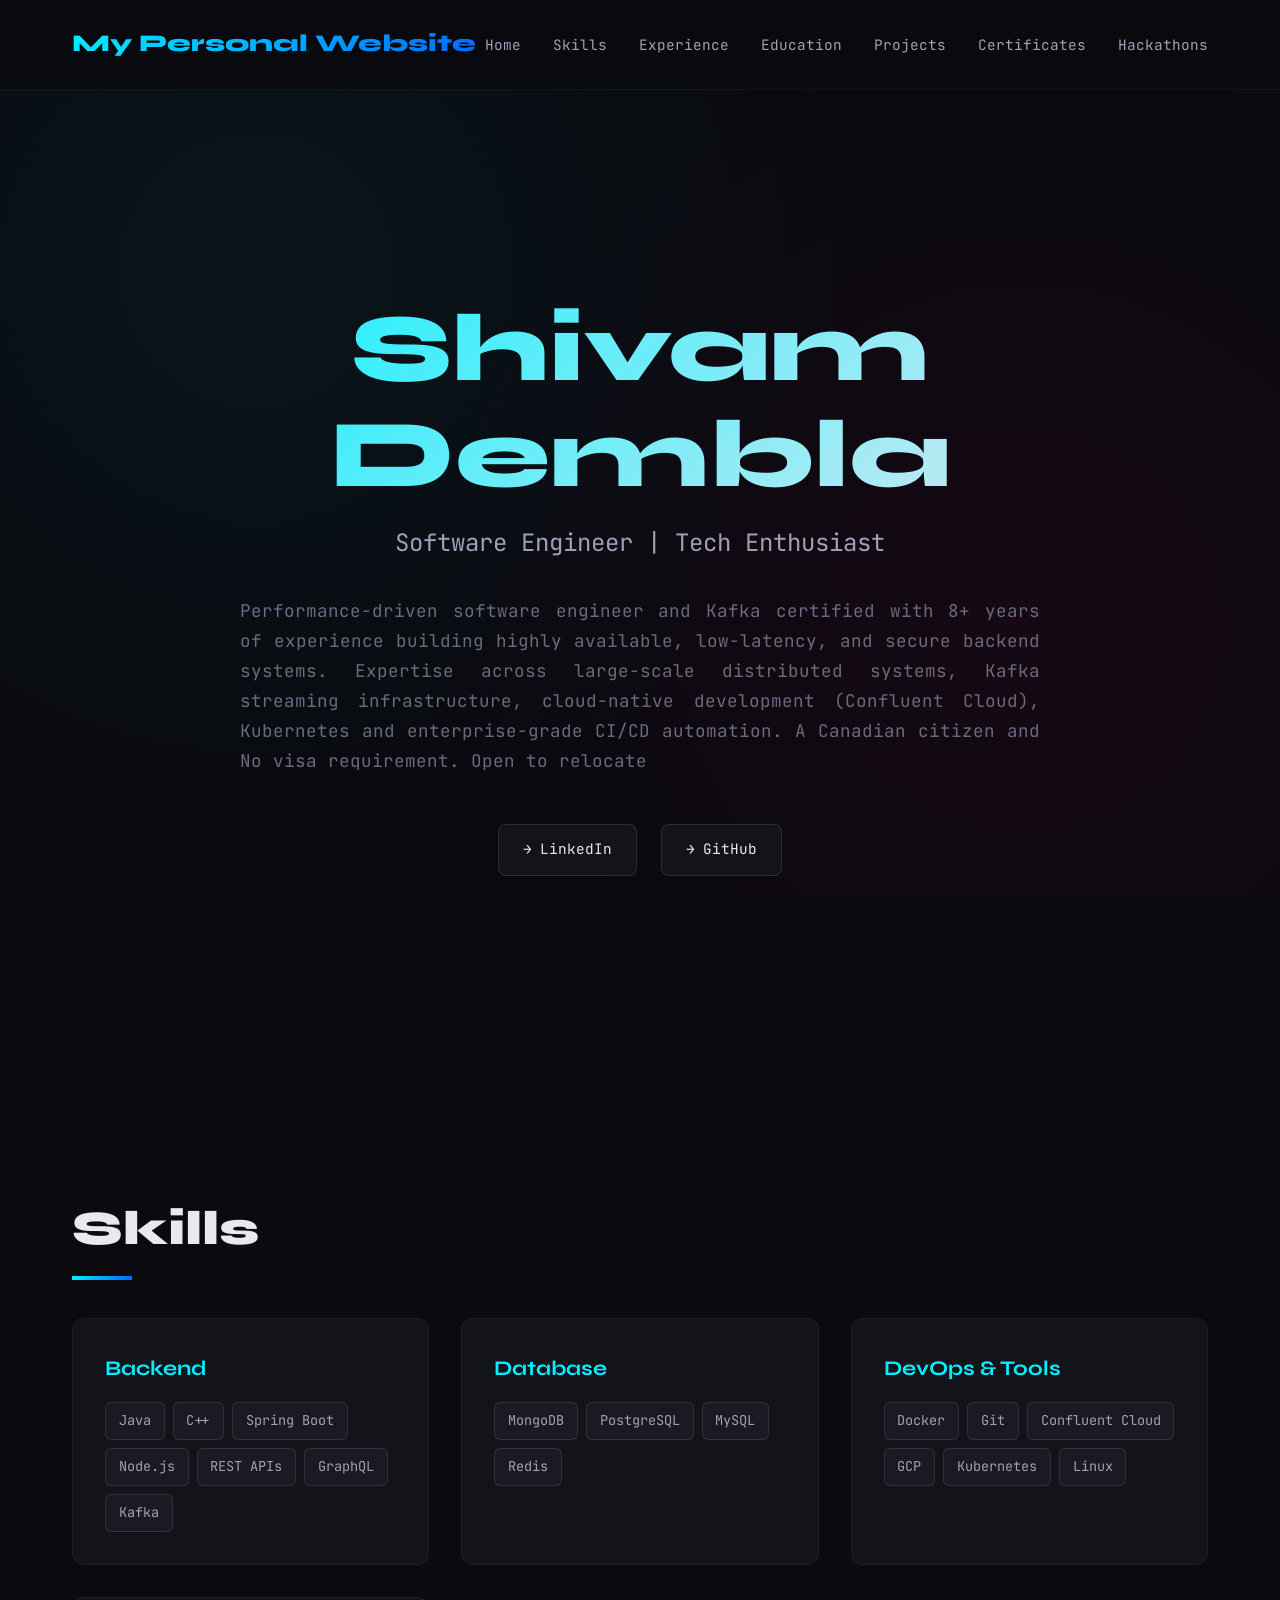
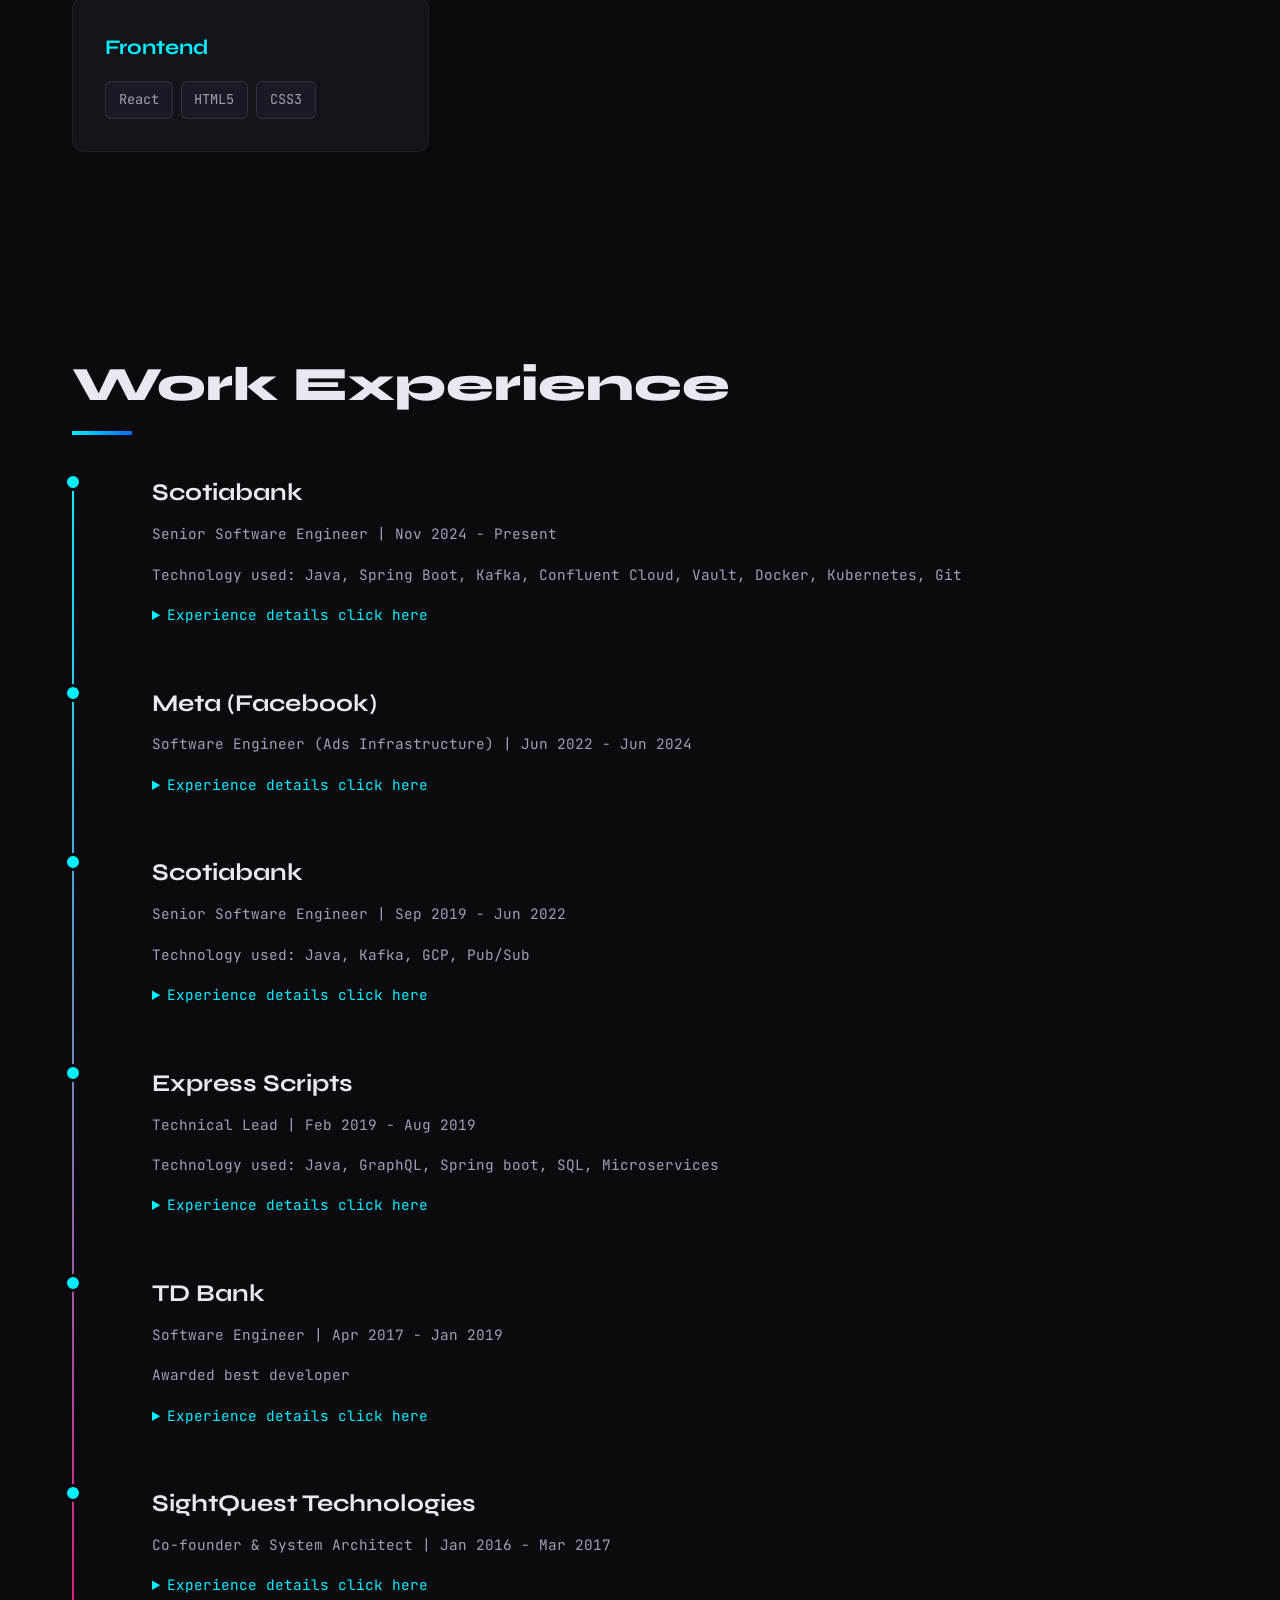
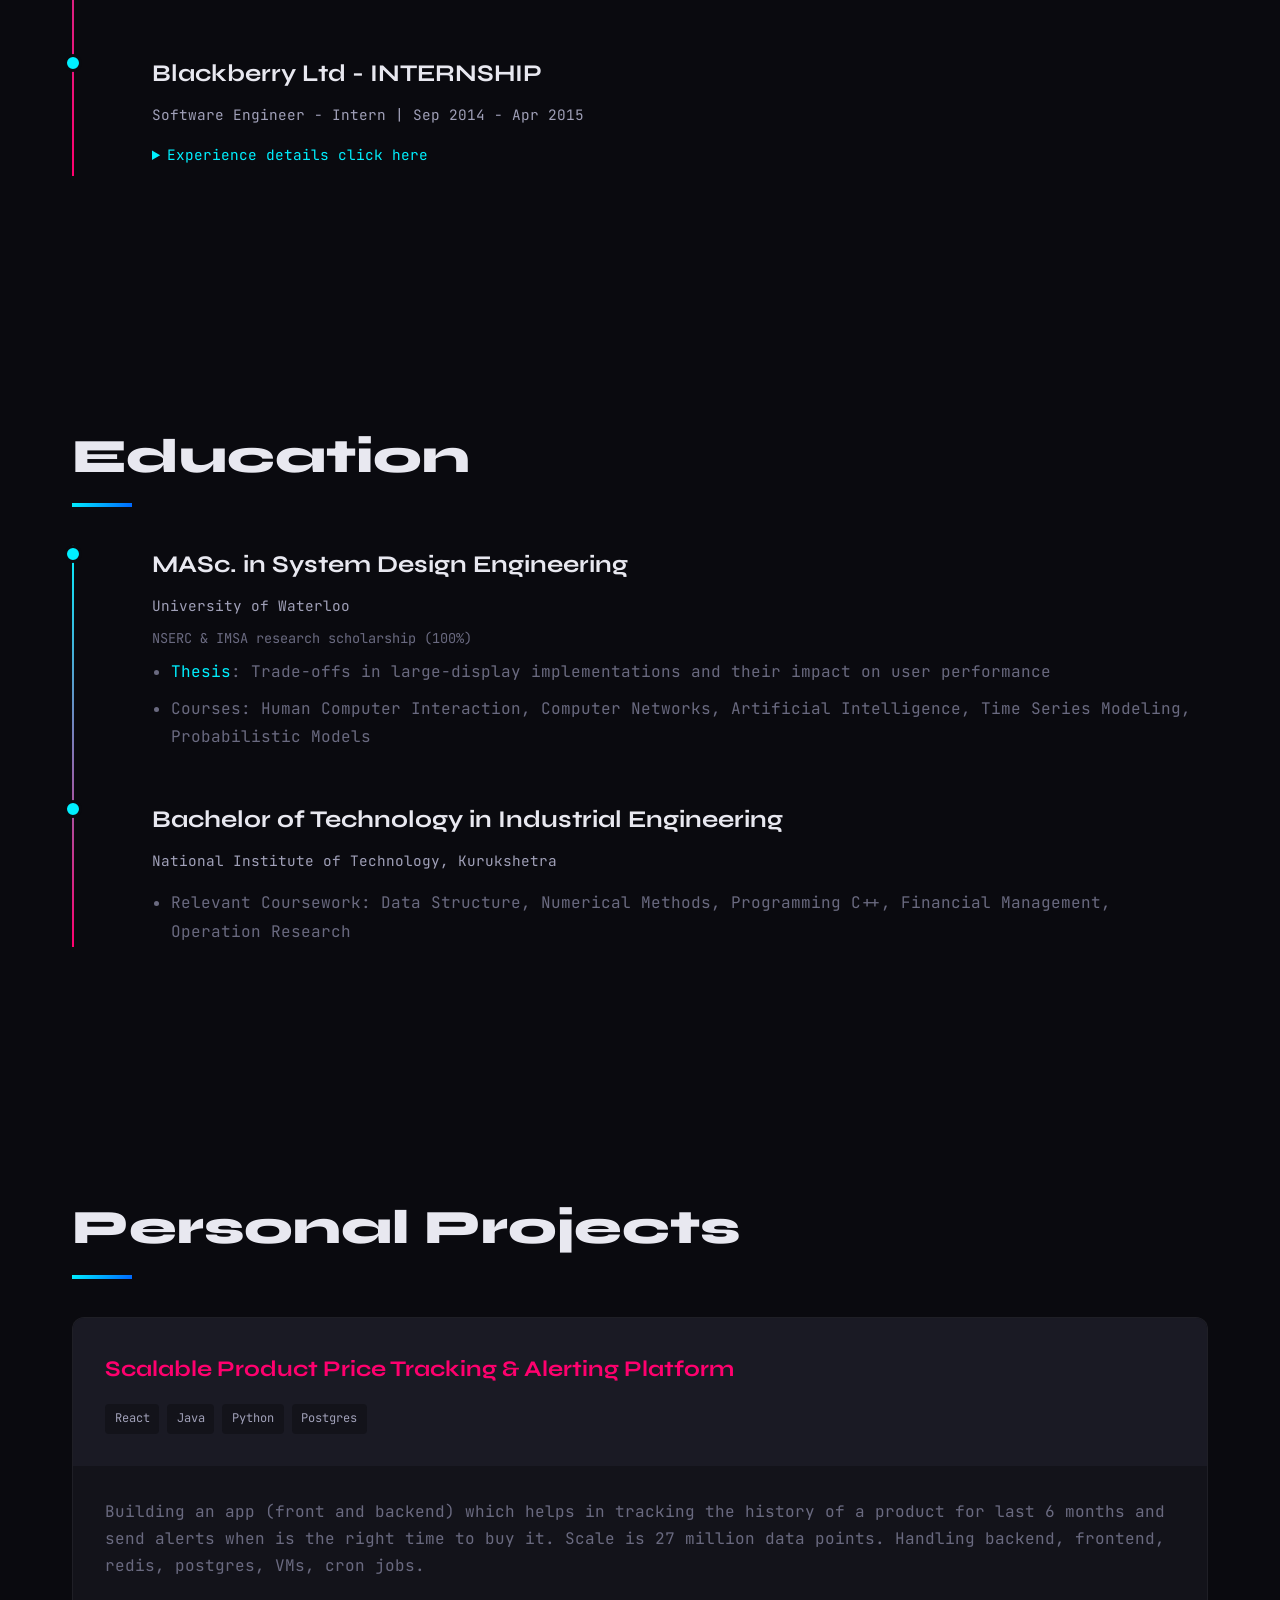
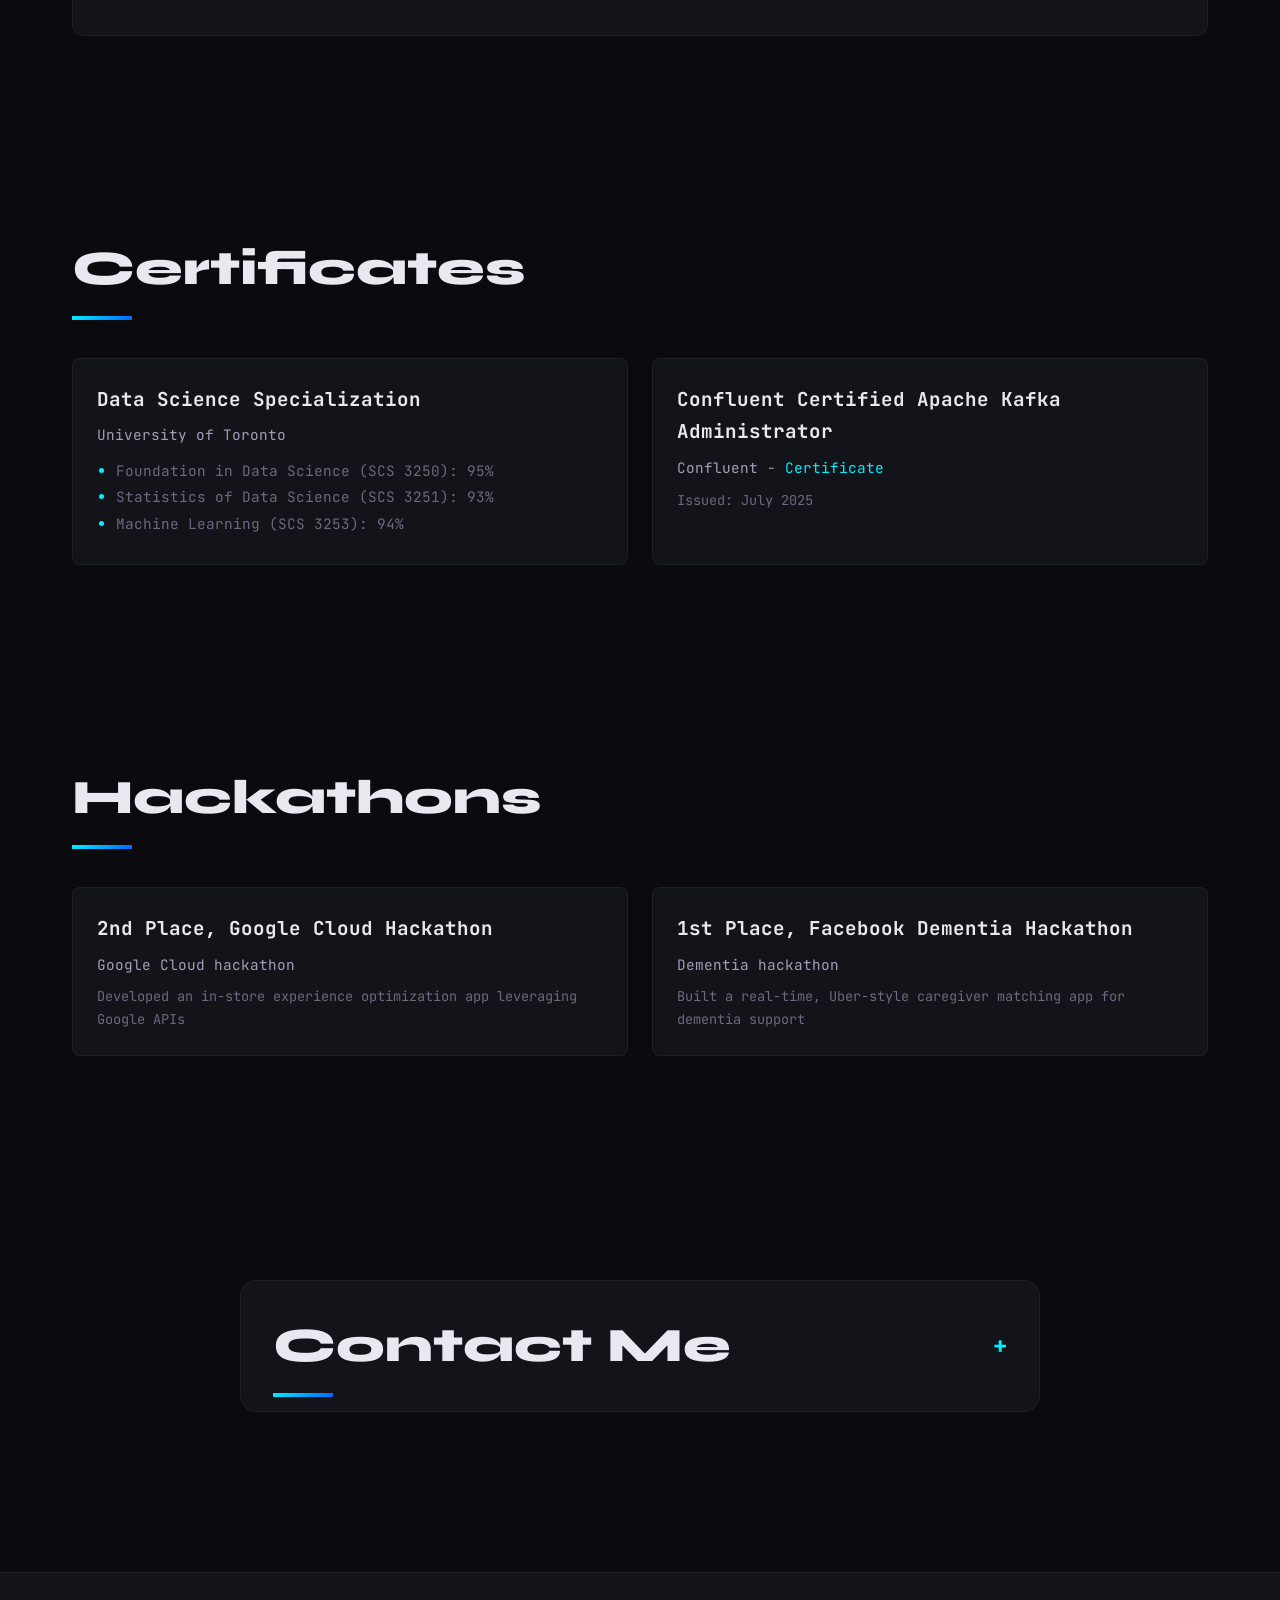
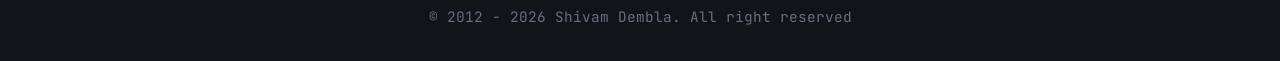
==== commit 4da06884: "removed unnecesary files" ====
--- a/index.html
+++ b/index.html
@@ -4,7 +4,7 @@
 <head>
     <meta charset="UTF-8">
     <meta name="viewport" content="width=device-width, initial-scale=1.0">
-    <title>Your Name - Portfolio</title>
+    <title>My personal website</title>
     <link
         href="https://fonts.googleapis.com/css2?family=JetBrains+Mono:wght@400;700&family=Syne:wght@400;600;800&display=swap"
         rel="stylesheet">
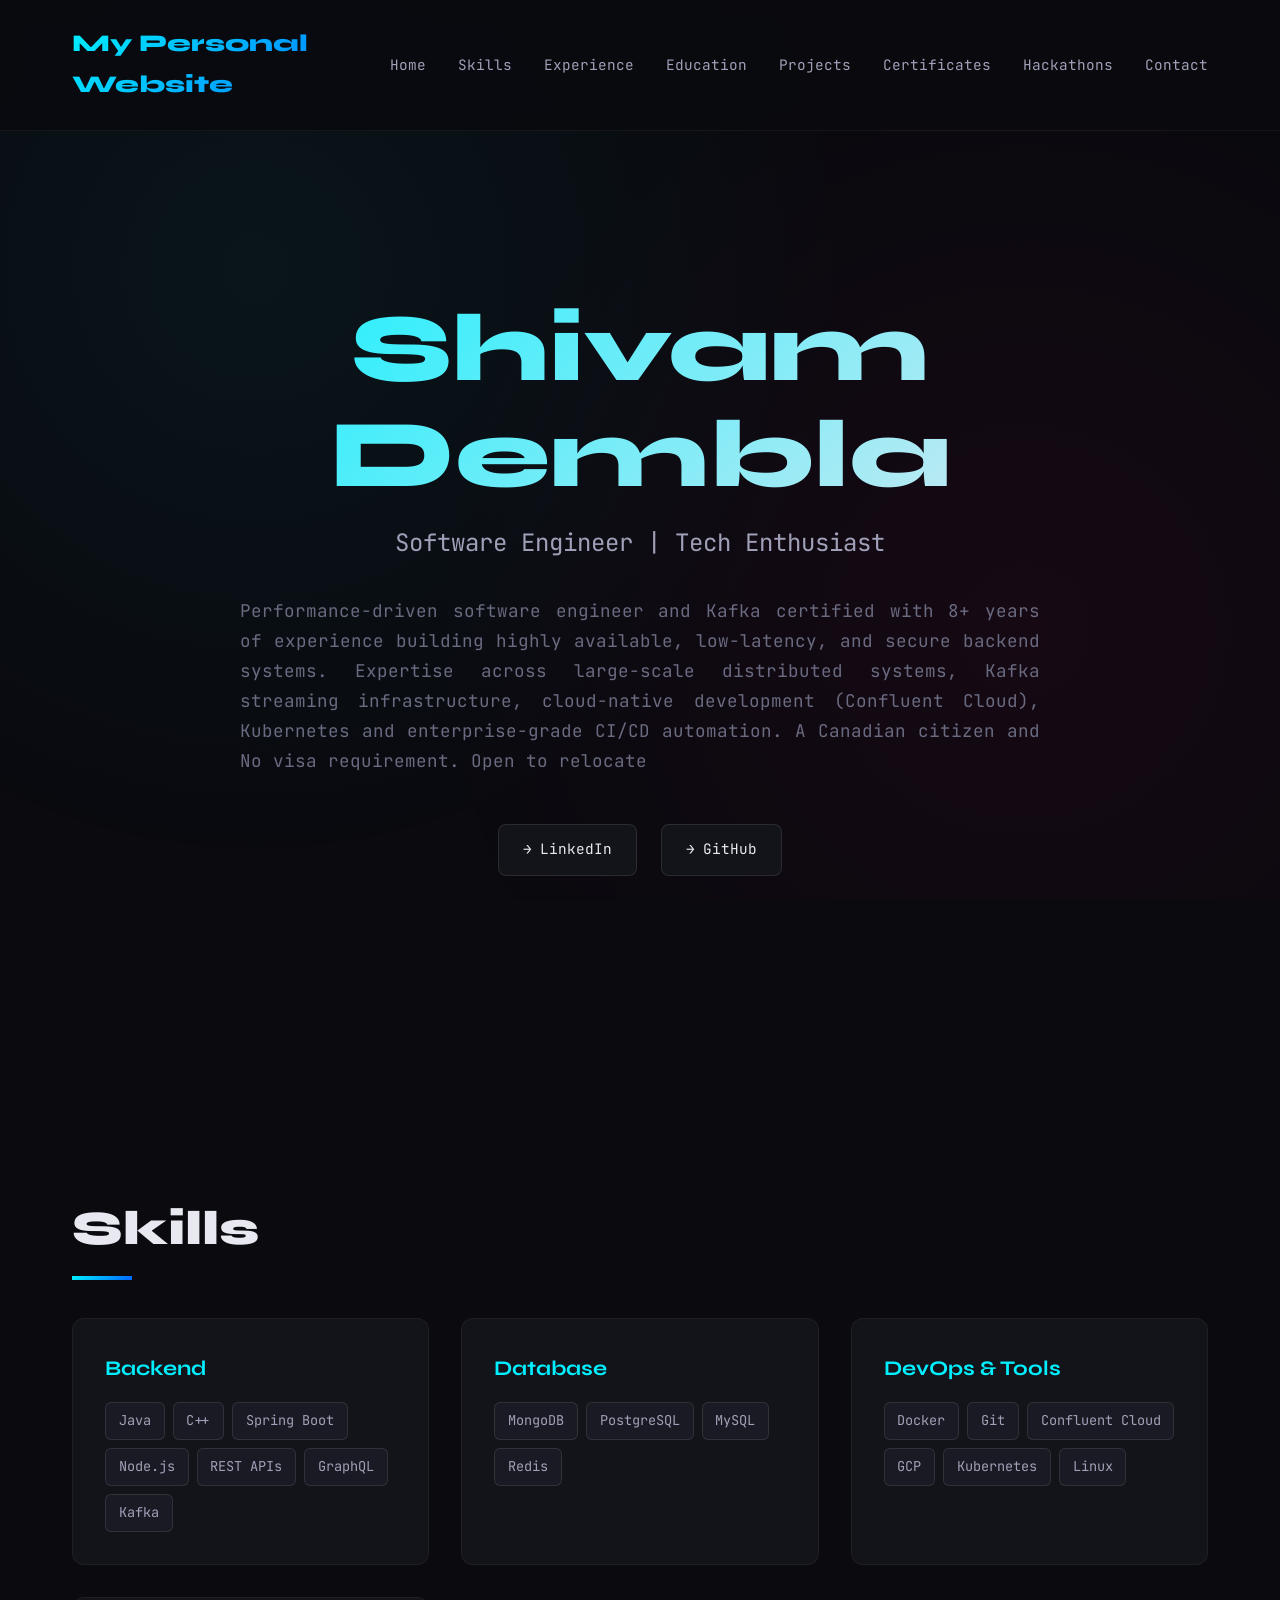
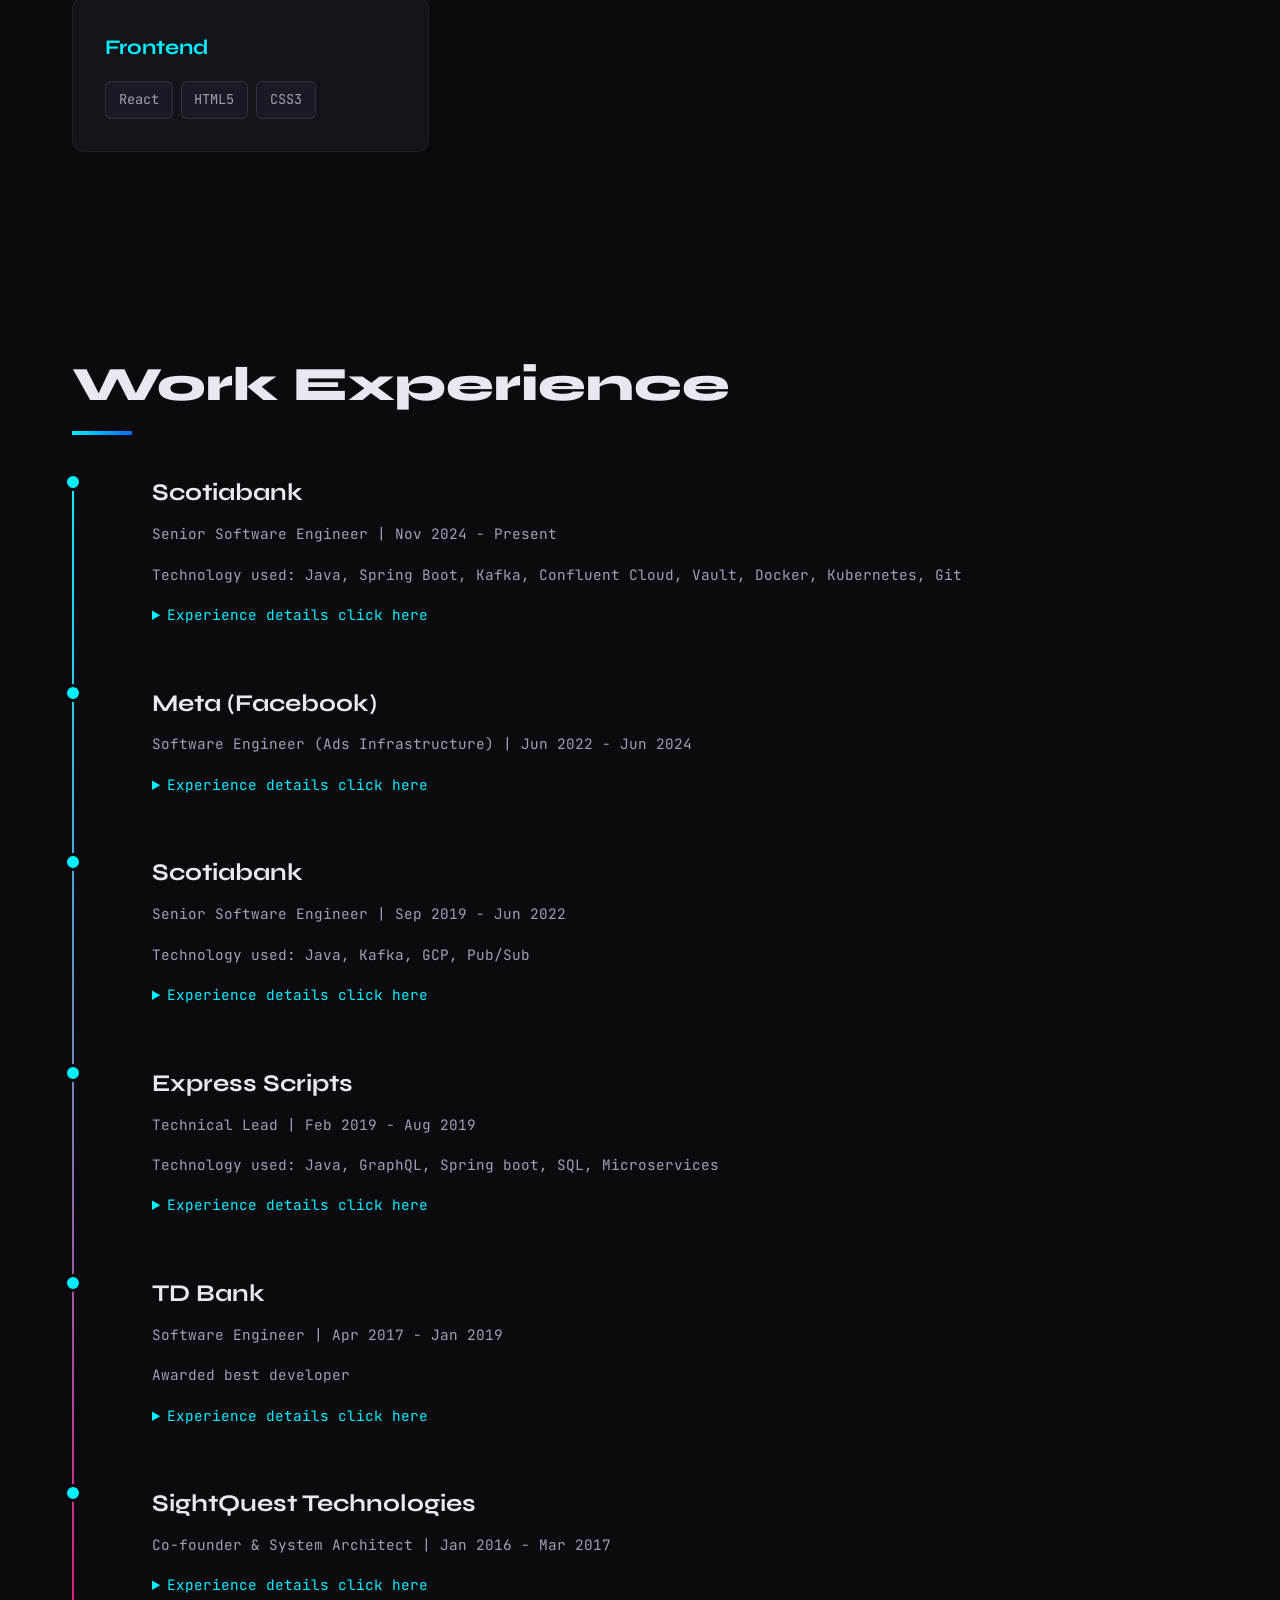
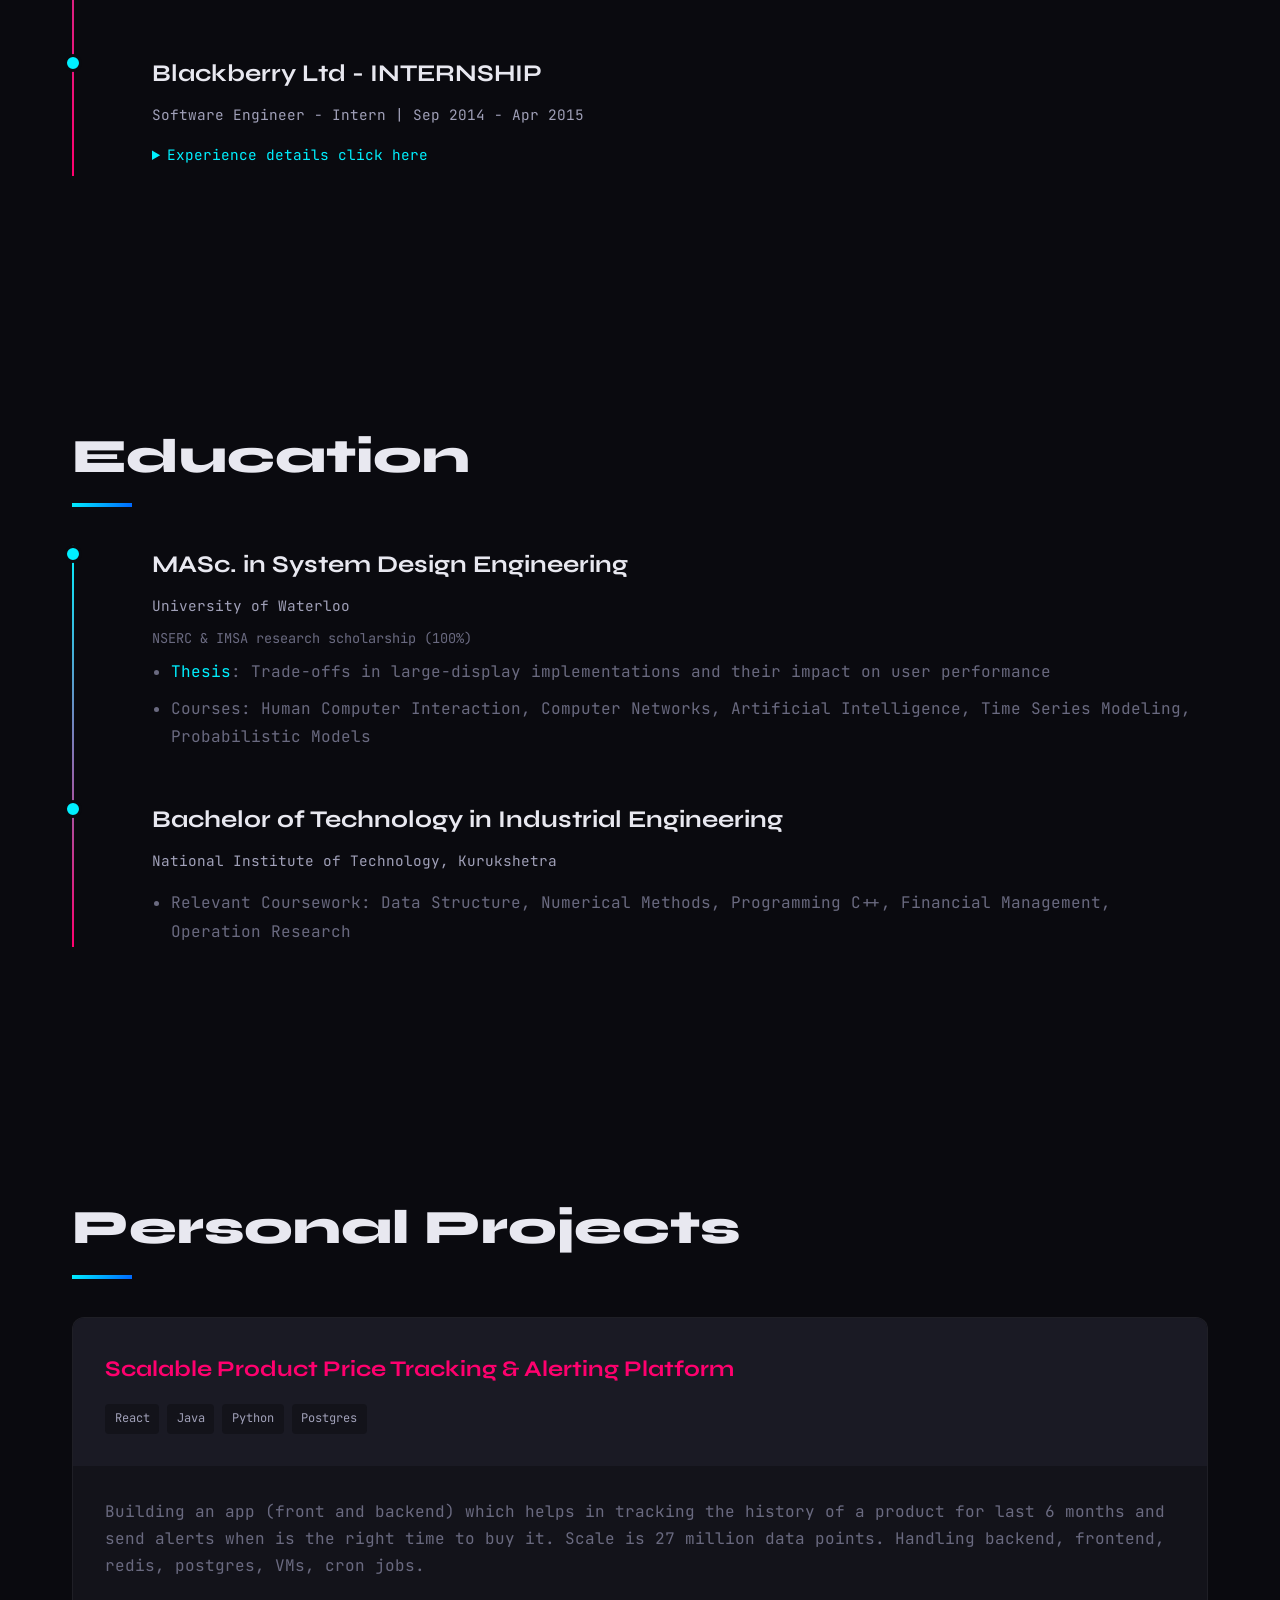
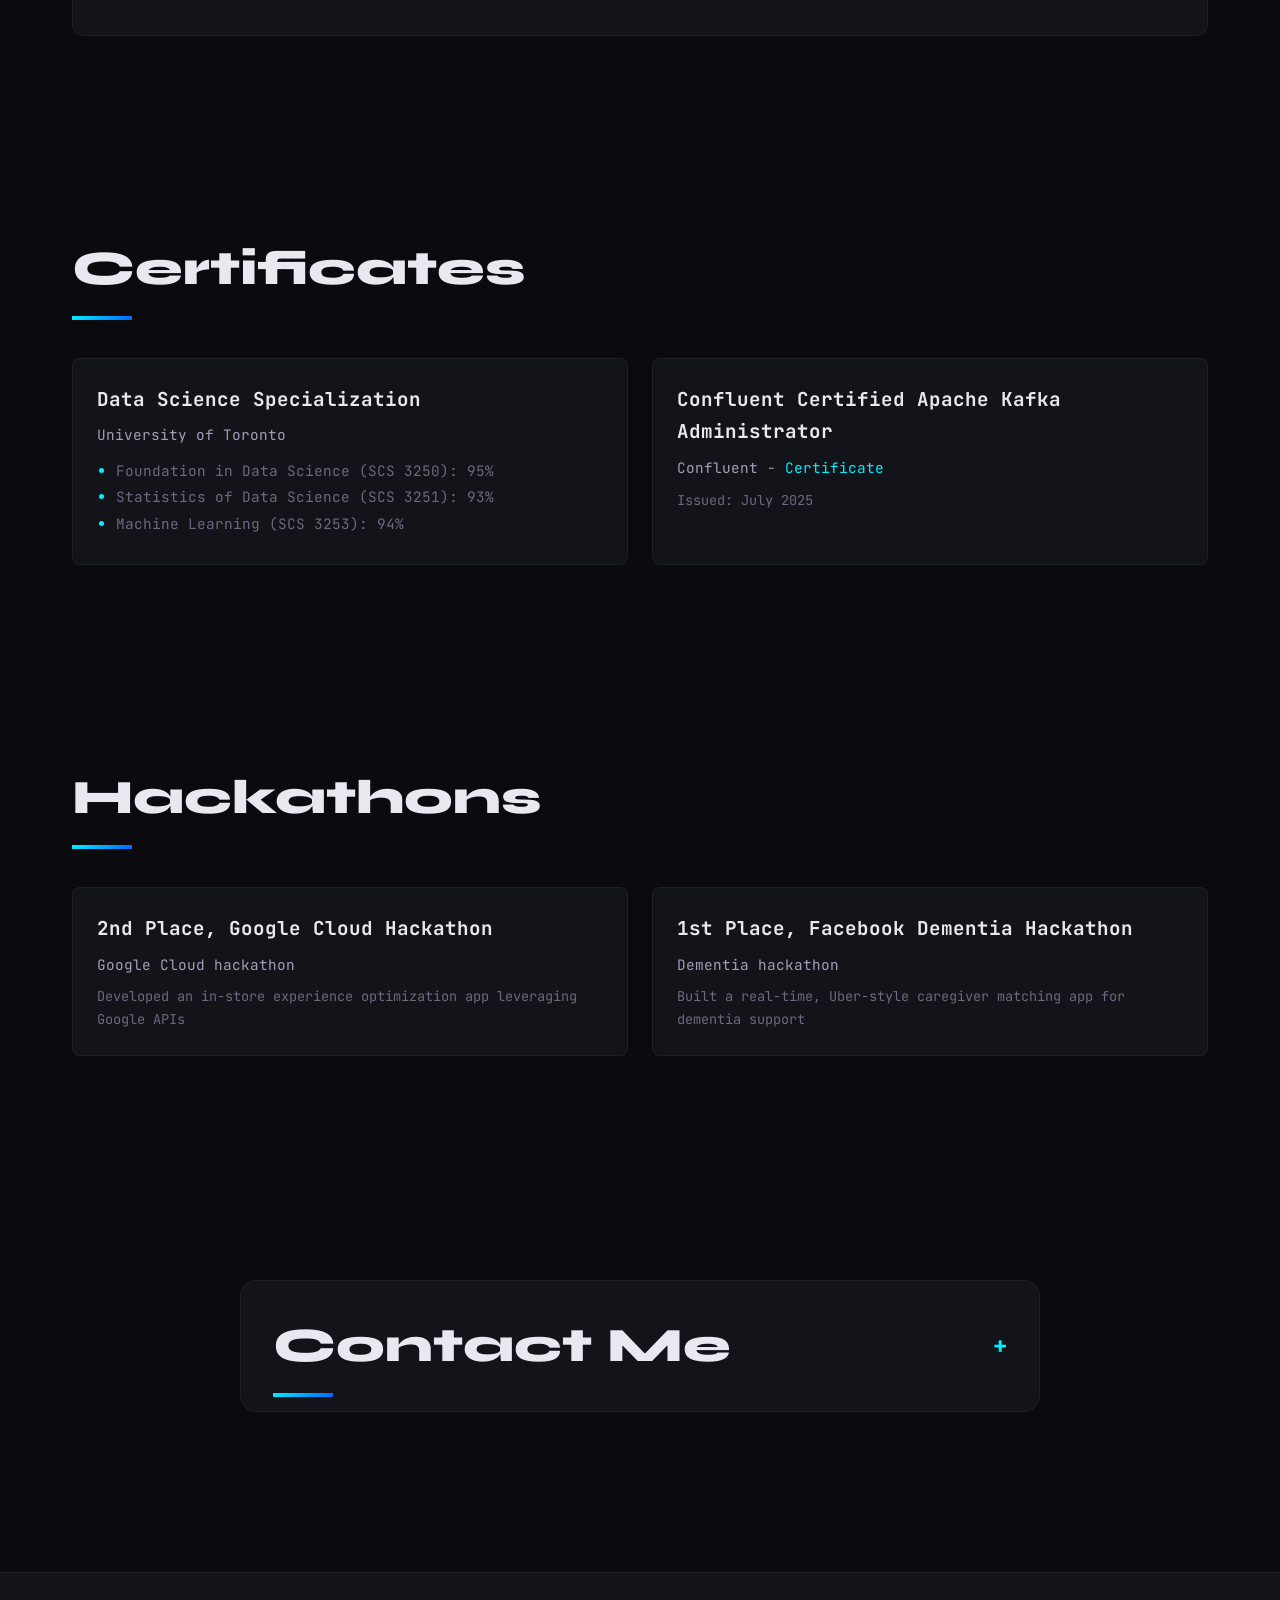
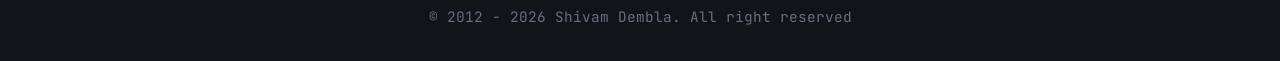
==== commit 7b3d5974: "fix: Resolve navigation links and title" ====
--- a/index.html
+++ b/index.html
@@ -4,7 +4,7 @@
 <head>
     <meta charset="UTF-8">
     <meta name="viewport" content="width=device-width, initial-scale=1.0">
-    <title>My personal website</title>
+    <title>My Website</title>
     <link
         href="https://fonts.googleapis.com/css2?family=JetBrains+Mono:wght@400;700&family=Syne:wght@400;600;800&display=swap"
         rel="stylesheet">
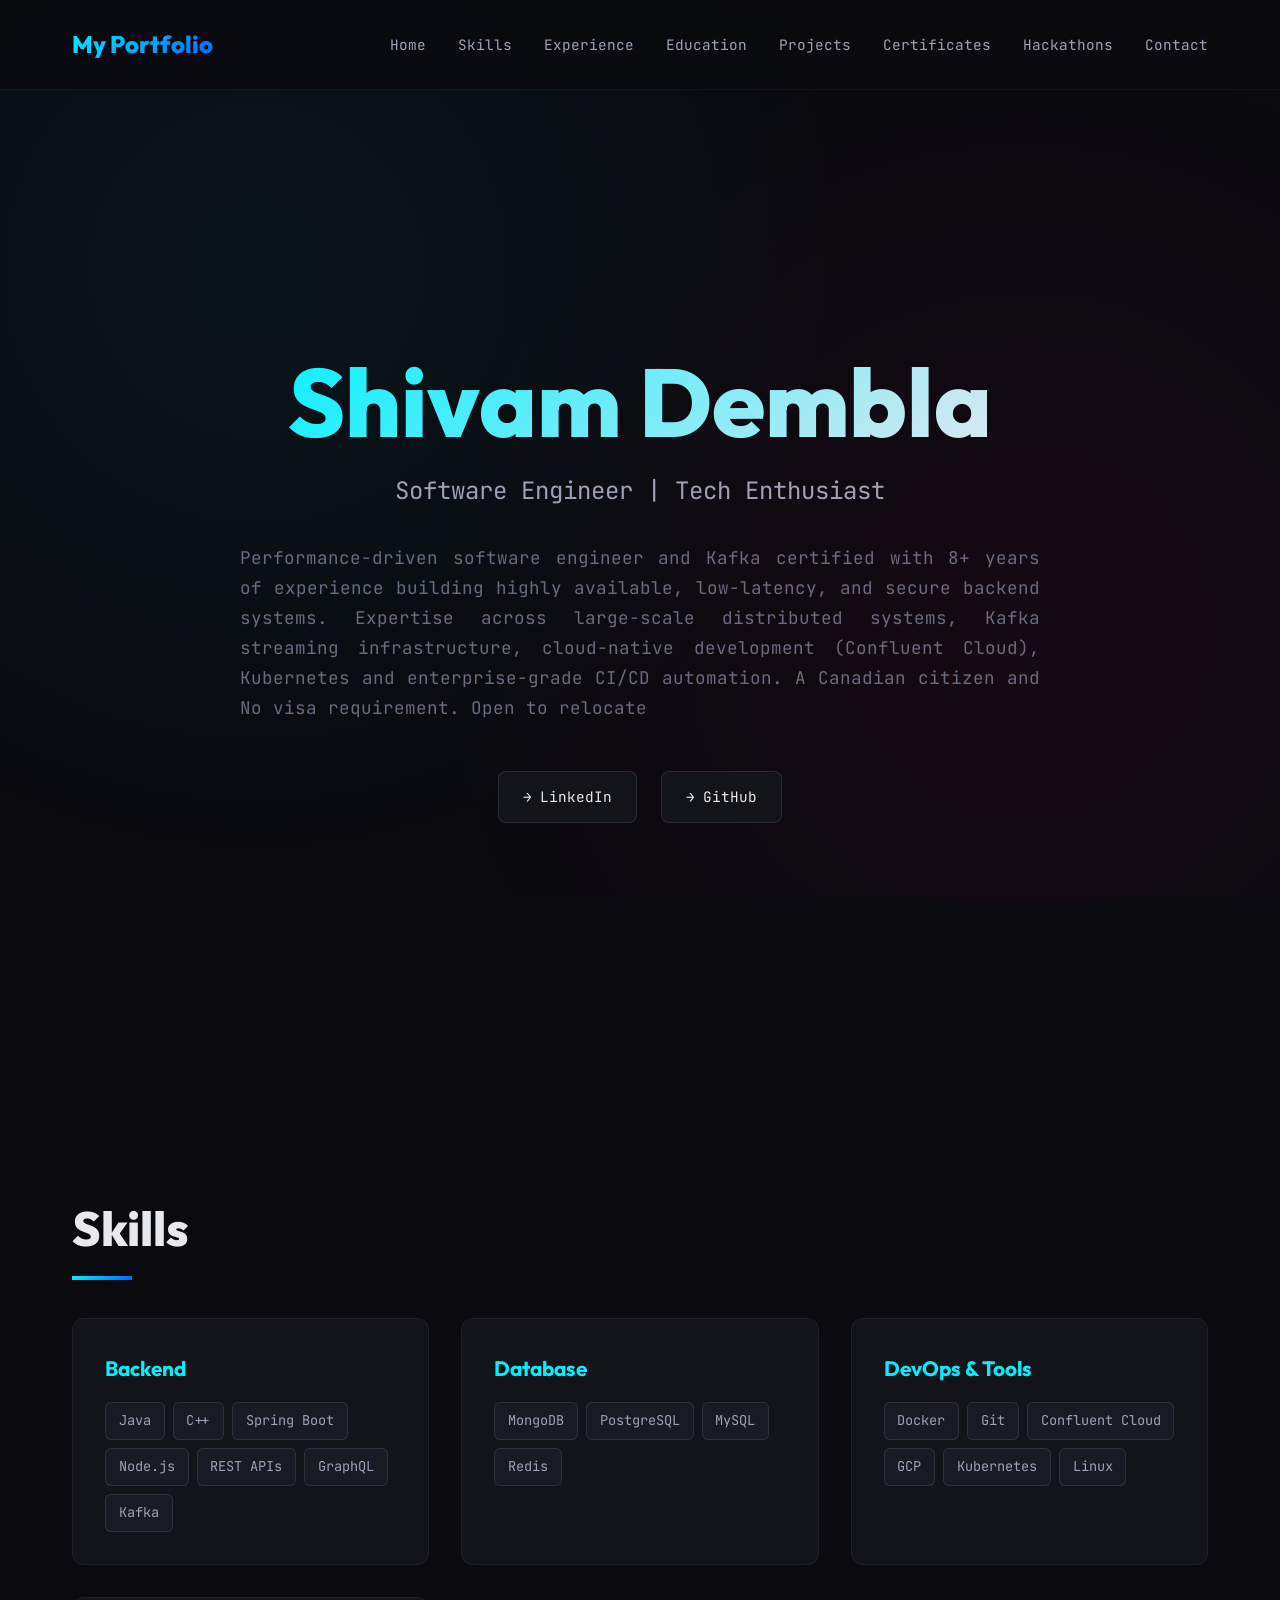
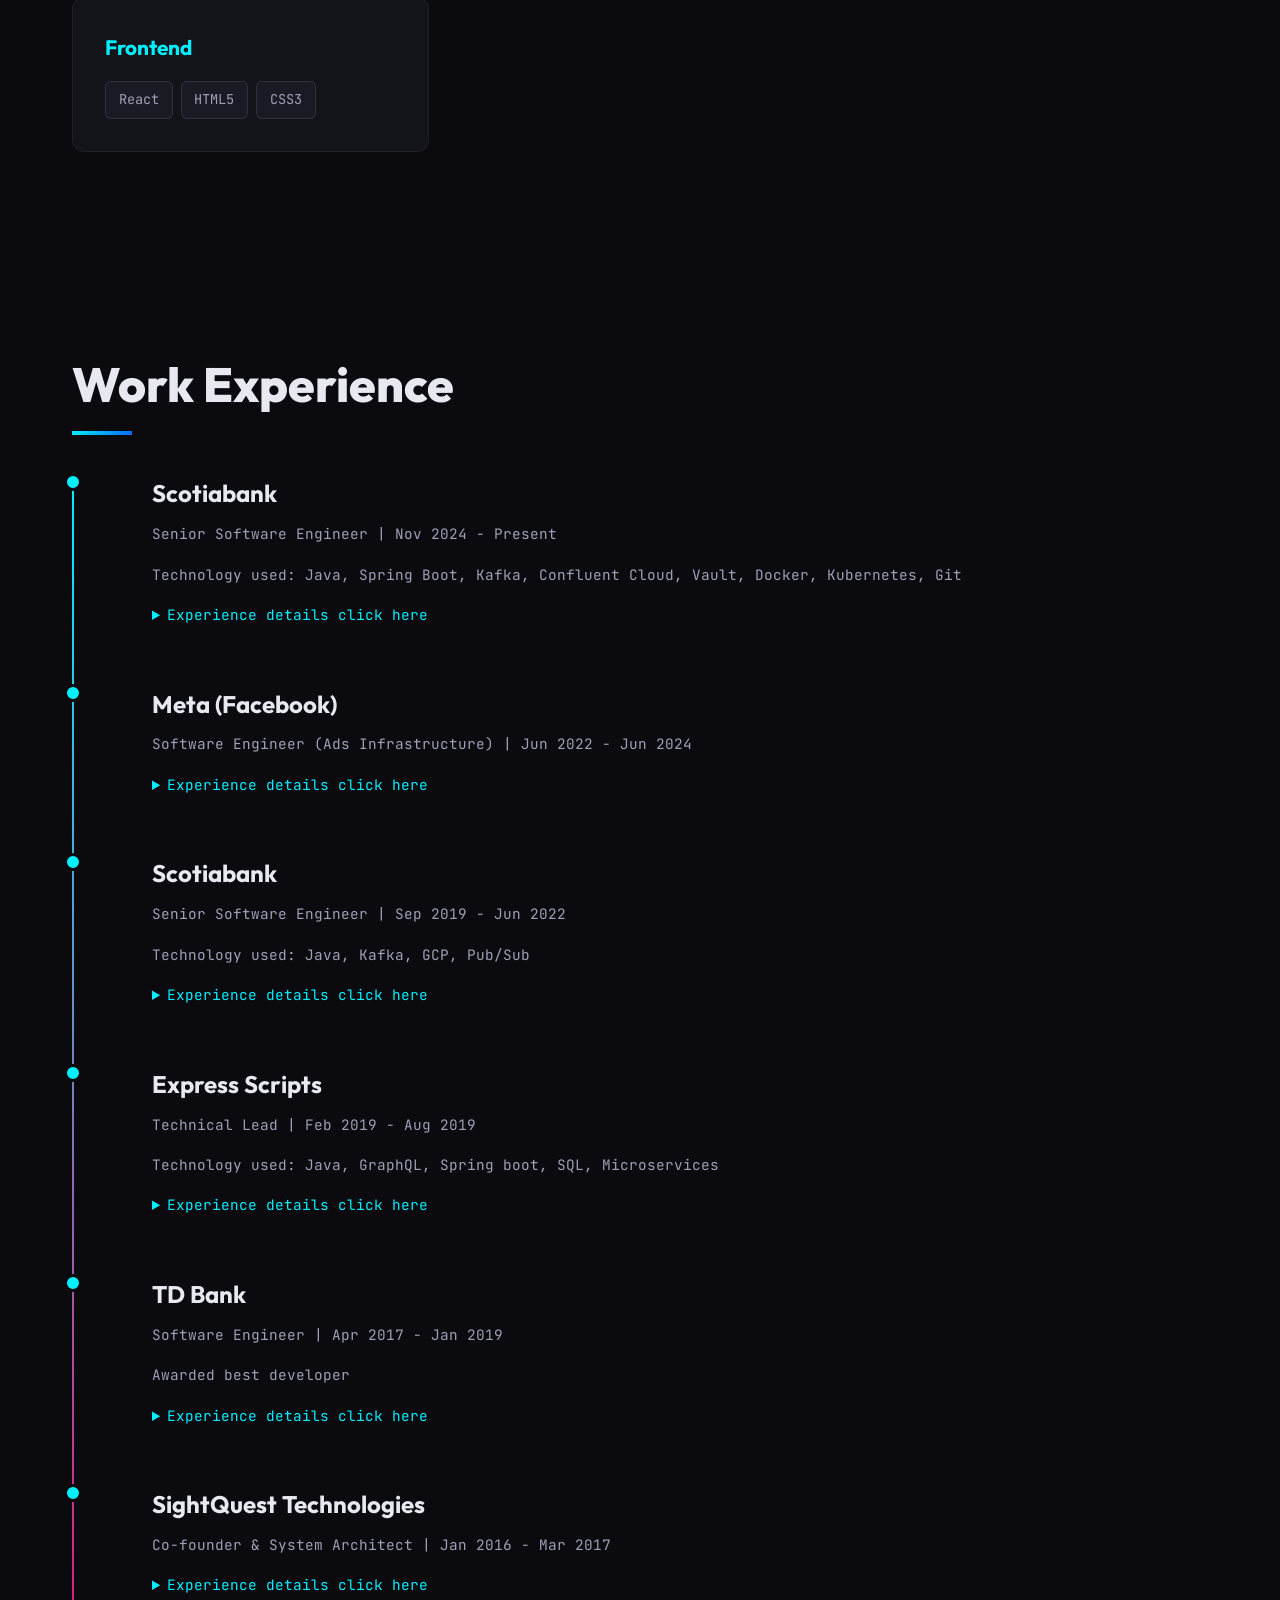
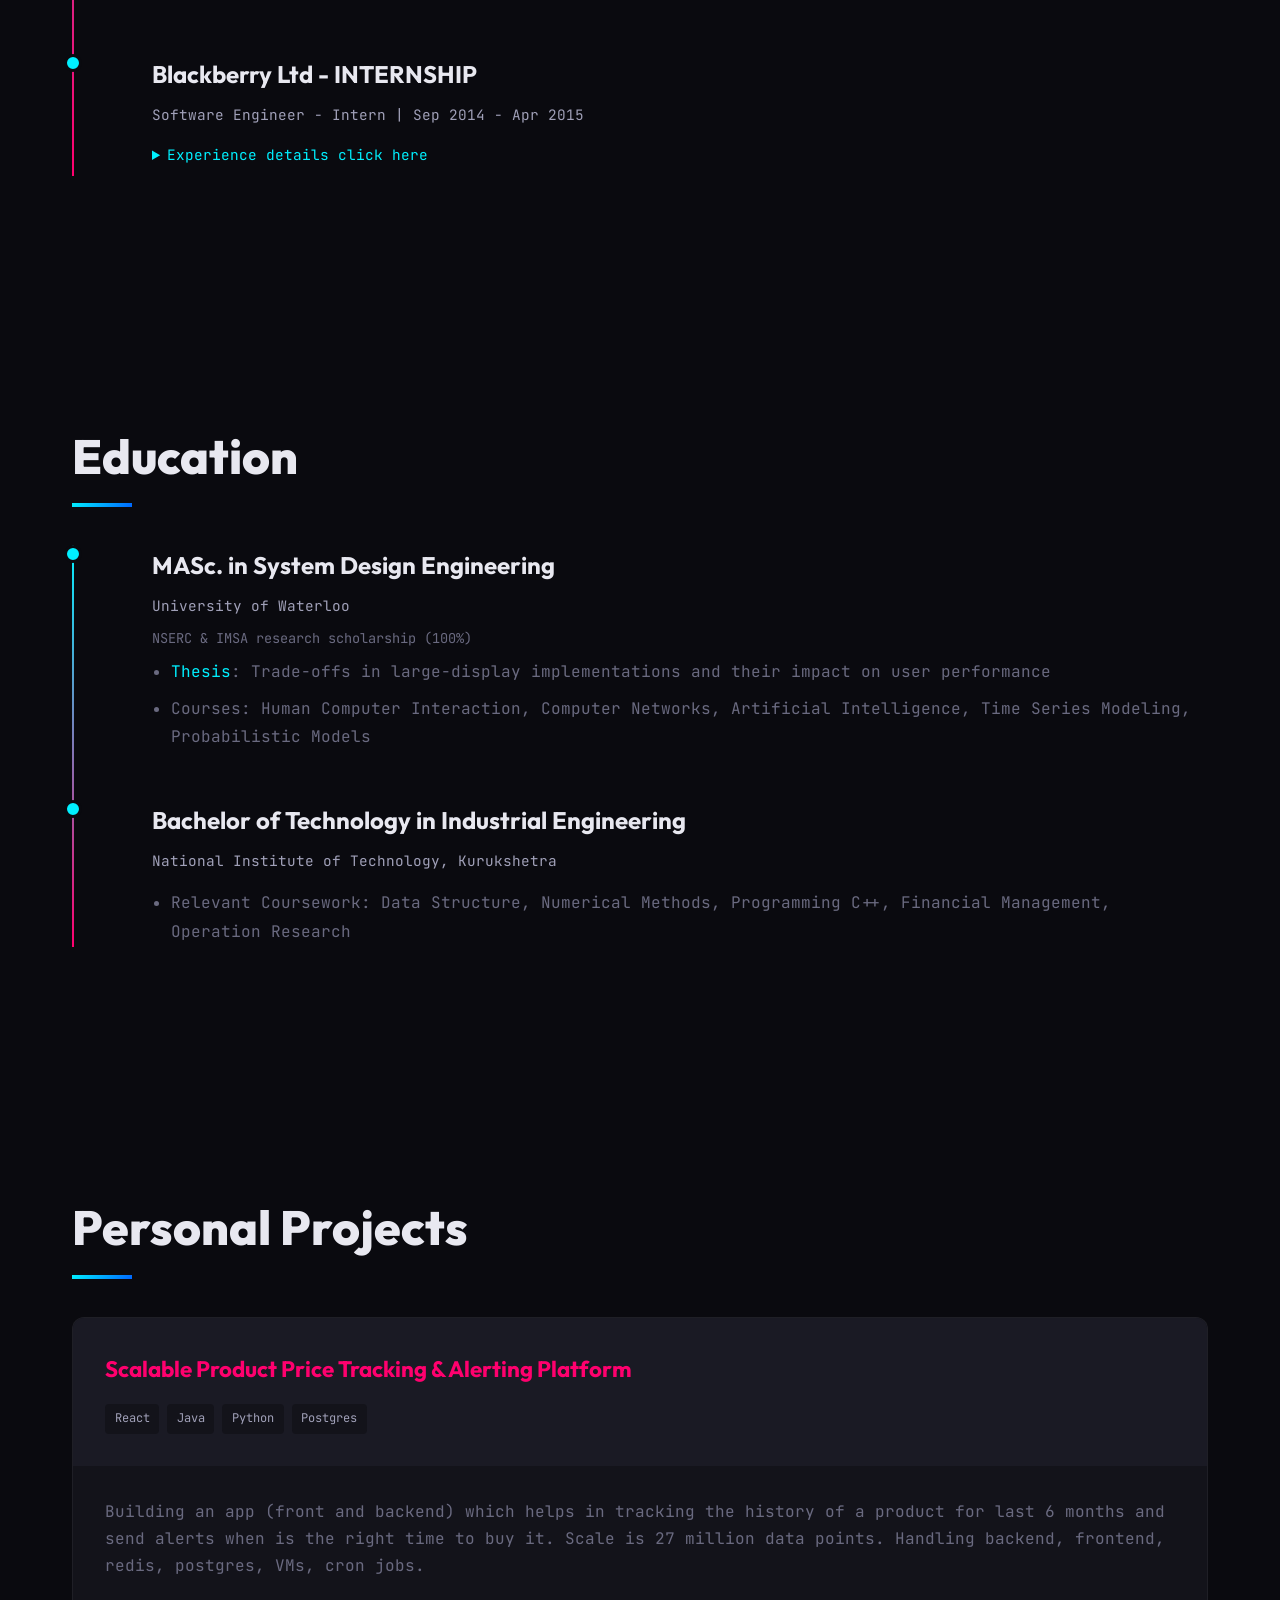
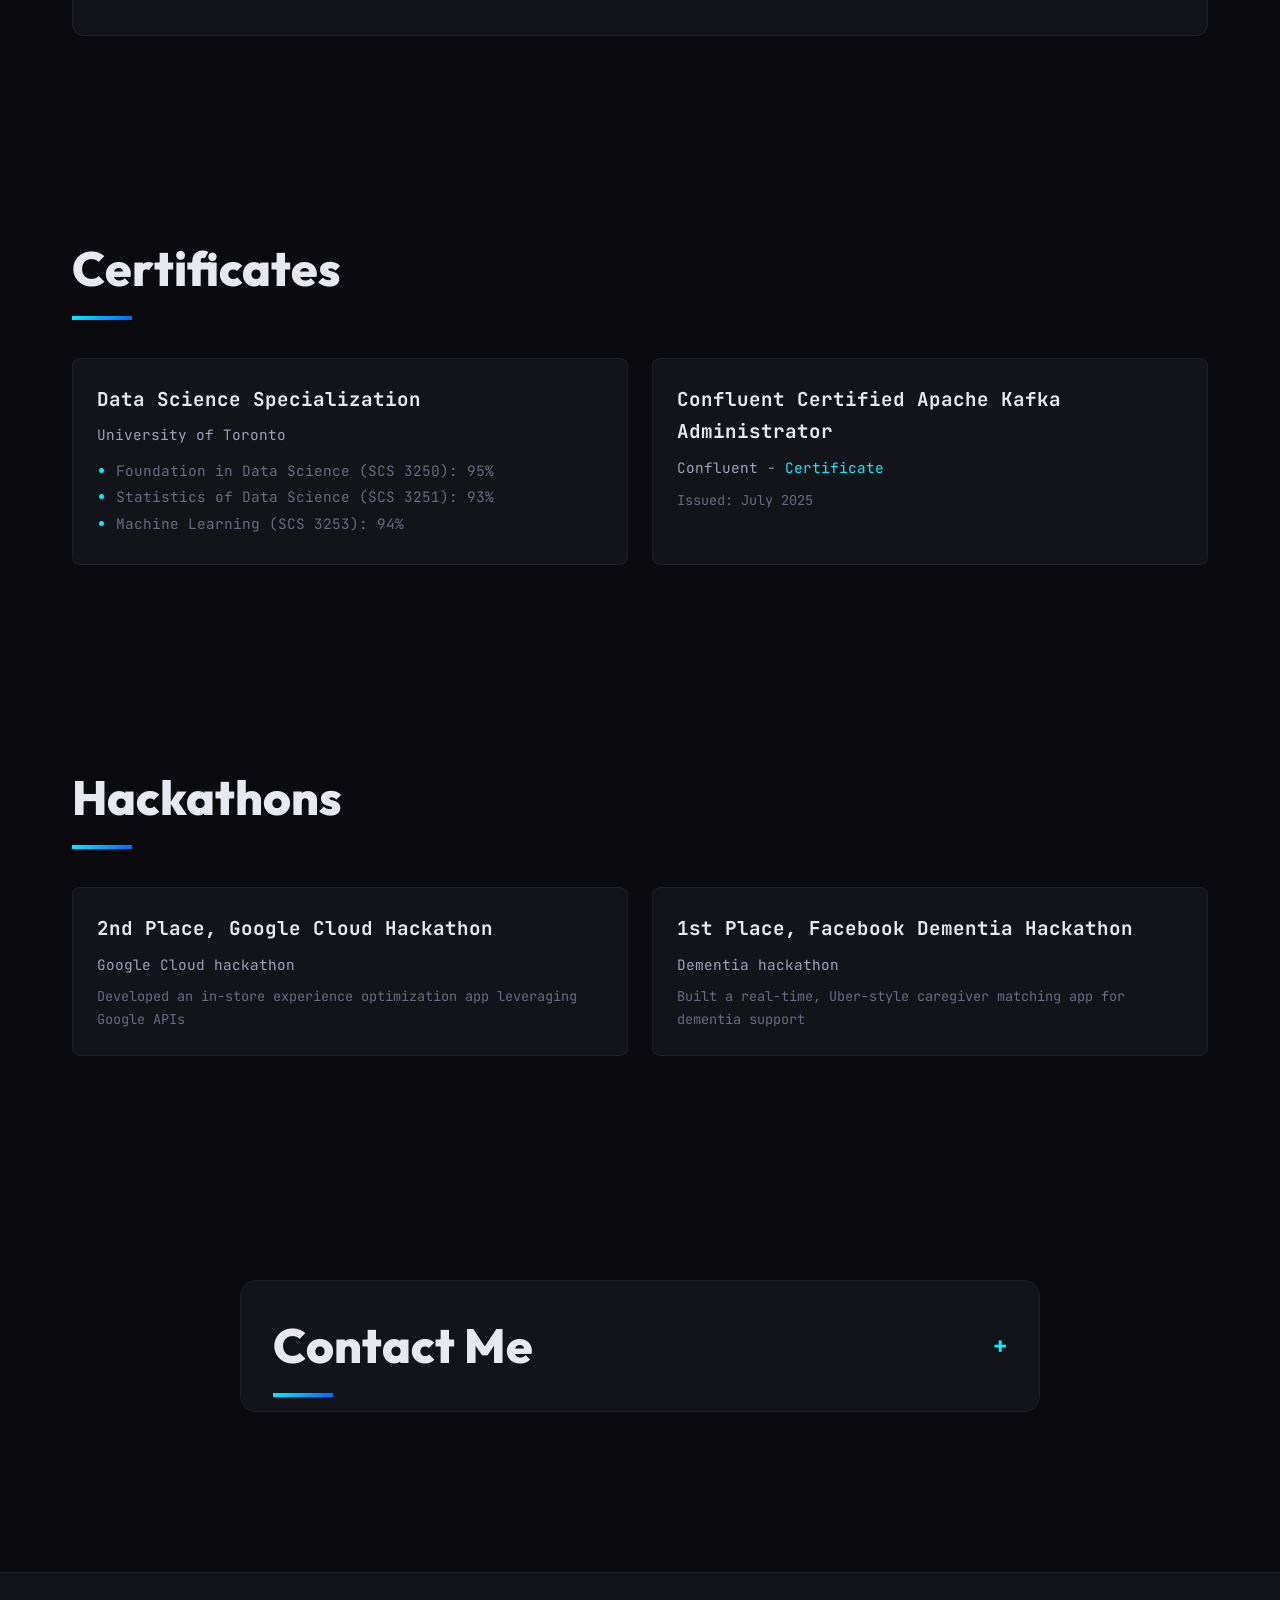
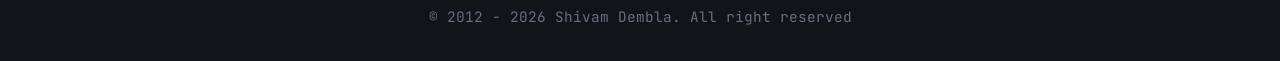
==== commit f2ff5548: "changed themenu font and style" ====
--- a/index.html
+++ b/index.html
@@ -4,12 +4,13 @@
 <head>
     <meta charset="UTF-8">
     <meta name="viewport" content="width=device-width, initial-scale=1.0">
-    <title>My Website</title>
+    <title>Personal Website</title>
     <link
-        href="https://fonts.googleapis.com/css2?family=JetBrains+Mono:wght@400;700&family=Syne:wght@400;600;800&display=swap"
+        href="https://fonts.googleapis.com/css2?family=JetBrains+Mono:wght@400;700&family=Syne:wght@400;600;800&family=Outfit:wght@400;700;800&display=swap"
         rel="stylesheet">
     <link rel="stylesheet" href="assets/css/styles.css">
 </head>
+<!-- href="https://fonts.googleapis.com/css2?family=JetBrains+Mono:wght@400;700&family=Syne:wght@400;600;800&display=swap" -->
 
 <body>
     <!-- Navigation -->
--- a/assets/css/styles.css
+++ b/assets/css/styles.css
@@ -75,7 +75,7 @@
 }
 
 nav .logo {
-    font-family: 'Syne', sans-serif;
+    font-family: 'Outfit', sans-serif;
     font-size: 1.5rem;
     font-weight: 800;
     background: var(--gradient-1);
@@ -152,7 +152,7 @@
 }
 
 .hero h1 {
-    font-family: 'Syne', sans-serif;
+    font-family: 'Outfit', sans-serif;
     font-size: clamp(3rem, 8vw, 6rem);
     font-weight: 800;
     line-height: 1.1;
@@ -213,7 +213,7 @@
 }
 
 .section-title {
-    font-family: 'Syne', sans-serif;
+    font-family: 'Outfit', sans-serif;
     font-size: 3rem;
     font-weight: 800;
     margin-bottom: 3rem;
@@ -253,7 +253,7 @@
 }
 
 .skill-category h3 {
-    font-family: 'Syne', sans-serif;
+    font-family: 'Outfit', sans-serif;
     font-size: 1.3rem;
     margin-bottom: 1rem;
     color: var(--accent-primary);
@@ -316,7 +316,7 @@
 }
 
 .timeline-item h3 {
-    font-family: 'Syne', sans-serif;
+    font-family: 'Outfit', sans-serif;
     font-size: 1.5rem;
     margin-bottom: 0.5rem;
 }
@@ -394,7 +394,7 @@
 }
 
 .project-card h3 {
-    font-family: 'Syne', sans-serif;
+    font-family: 'Outfit', sans-serif;
     font-size: 1.4rem;
     margin-bottom: 0.5rem;
     color: var(--accent-secondary);
